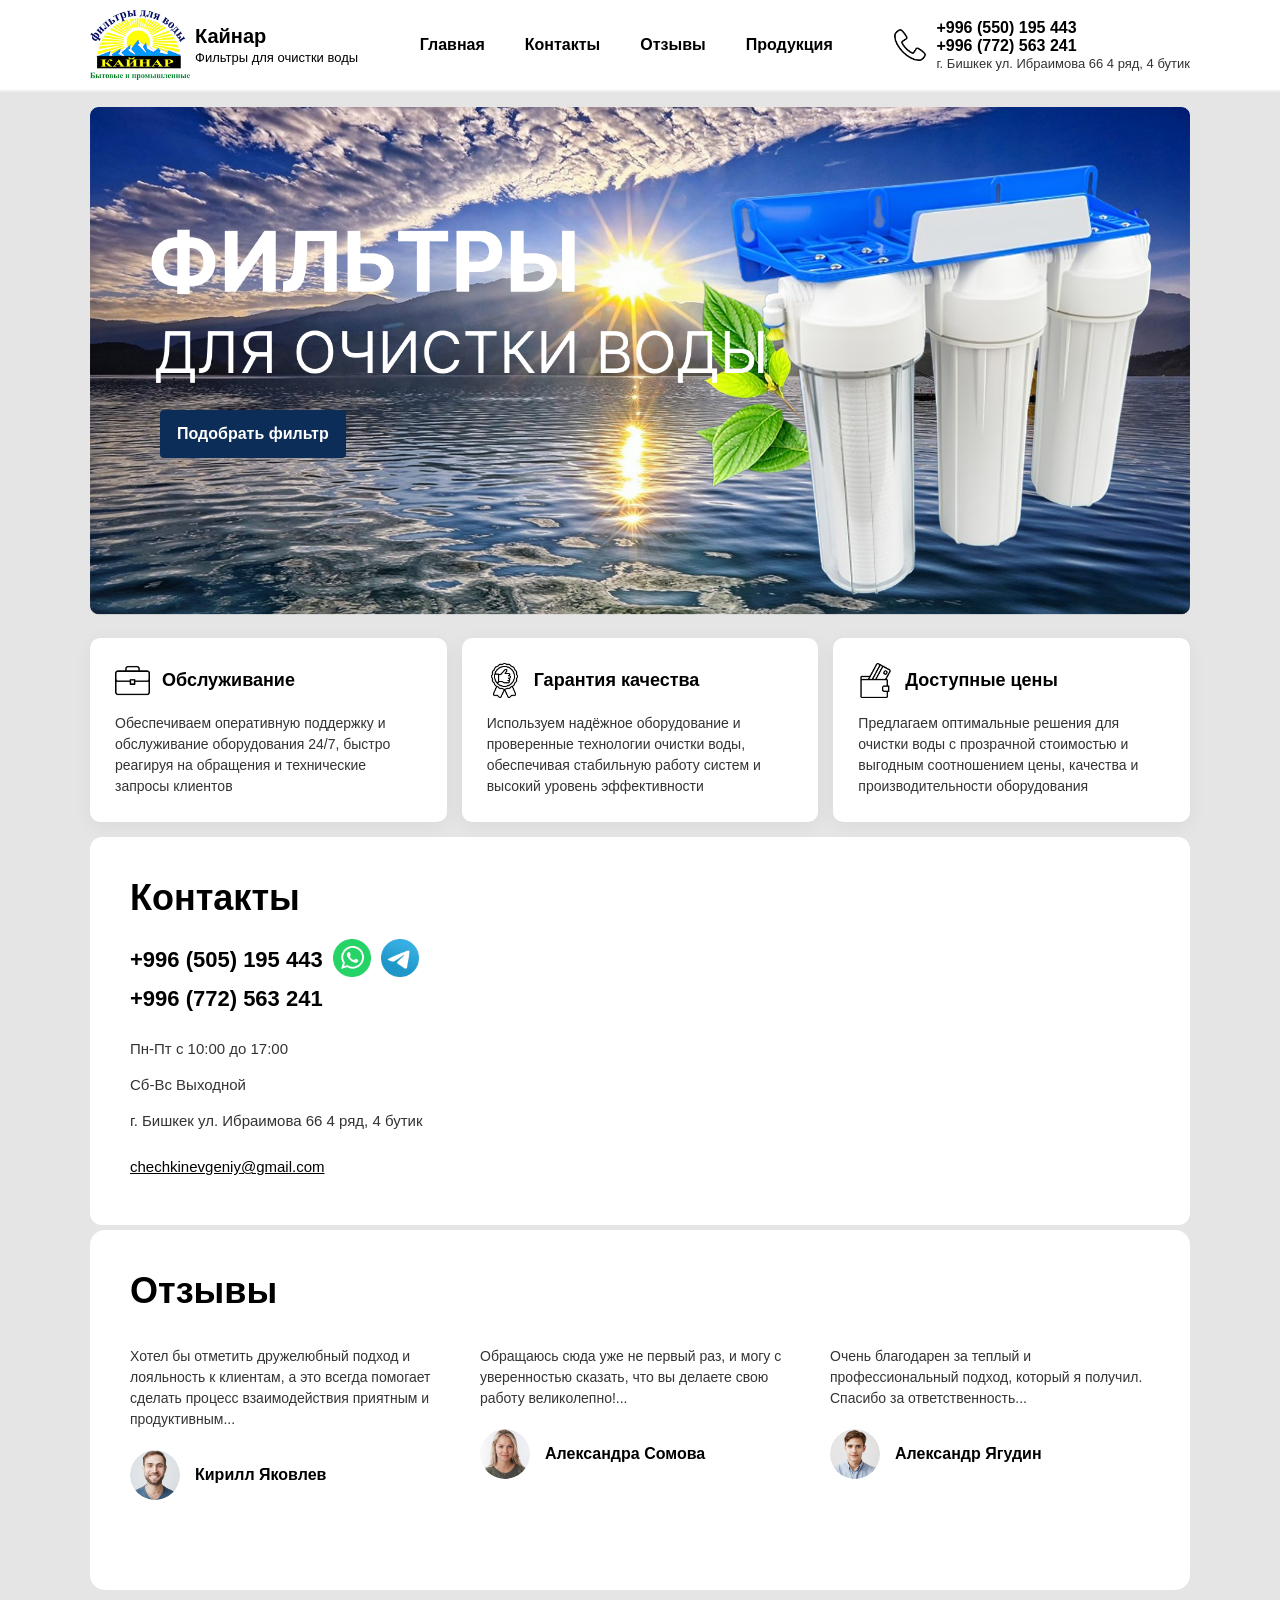
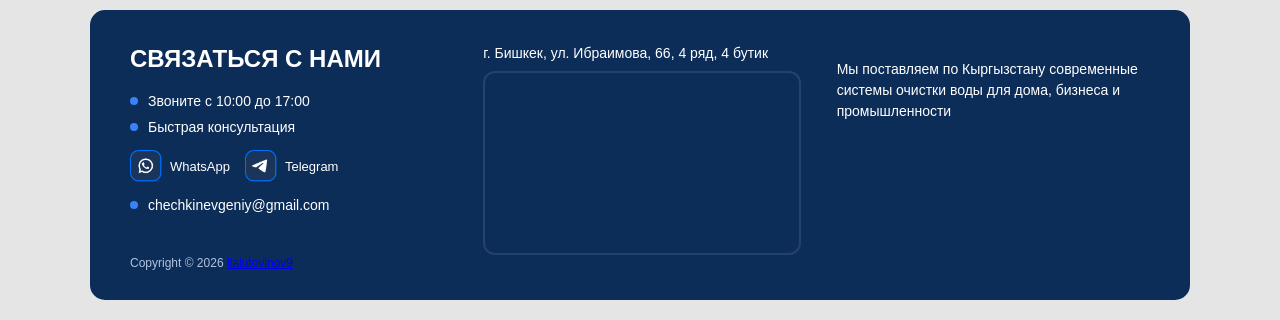
==== index.html @ 55c4bbbb "Update: Added SEO files and structure" ====
<!DOCTYPE html>
<html lang="ru">
<head>
    <meta charset="UTF-8">
    <title>Кайнар - Фильтры</title>
    <link rel="stylesheet" href="style.css">
</head>
<body>

<header class="main-header">
    <div class="header-container">
        <a href="index.html" class="logo-box">
            <img src="images/logo.png" alt="Лого" class="logo-img">
            <div class="logo-text">
                <span class="company-name">Кайнар</span>
                <span class="company-desc">Фильтры для очистки воды</span>
            </div>
        </a>

        <nav class="main-nav">
            <a href="index.html">Главная</a>
            <a href="contacts.html">Контакты</a>
            <a href="reviews.html">Отзывы</a>
            <a href="catalog.html">Продукция</a>
        </nav>

        <div class="header-contacts">
           <img class="phone-img" src="images/phone.png" alt="Телефон">
           <div class="contacts-text-box">
                <div class="phones">
                    +996 (550) 195 443<br>
                    +996 (772) 563 241
                </div>
                <div class="address">г. Бишкек ул. Ибраимова 66 4 ряд, 4 бутик</div>
           </div>
        </div>
    </div>
</header>

<section class="banner-wrapper">
    <img src="images/banner.png" alt="Баннер" class="main-banner">
    <a href="catalog.html" class="hero-btn">Подобрать фильтр</a>
</section>

<section class="features-section">
    <div class="features-container">
        <!-- Блок 1 -->
        <div class="feature-card">
            <div class="feature-header">
                <img src="images/icon1.png" alt="Обслуживание" class="feature-icon">
                <h3>Обслуживание</h3>
            </div>
            <p>Обеспечиваем оперативную поддержку и обслуживание оборудования 24/7, быстро реагируя на обращения и технические запросы клиентов</p>
        </div>
        <!-- Блок 2 -->
        <div class="feature-card">
            <div class="feature-header">
                <img src="images/icon2.png" alt="Качество" class="feature-icon">
                <h3>Гарантия качества</h3>
            </div>
            <p>Используем надёжное оборудование и проверенные технологии очистки воды, обеспечивая стабильную работу систем и высокий уровень эффективности</p>
        </div>
        <!-- Блок 3 -->
        <div class="feature-card">
            <div class="feature-header">
                <img src="images/icon3.png" alt="Цены" class="feature-icon">
                <h3>Доступные цены</h3>
            </div>
            <p>Предлагаем оптимальные решения для очистки воды с прозрачной стоимостью и выгодным соотношением цены, качества и производительности оборудования</p>
        </div>
    </div>
</section>


<section class="contacts-wrapper">
    <div class="contacts-info">
        <h2 class="contacts-title">Контакты</h2>
        
        <div class="phone-line">
            <span class="contacts-phones">+996 (505) 195 443</span>
            
            <a href="https://wa.me/996772563241" target="_blank" rel="noopener noreferrer">
                <img src="images/whatsapp.png" class="icon" alt="WhatsApp">
            </a>
            
            <a href="https://t.me/chechkin_evgeniy" target="_blank" rel="noopener noreferrer">
                <img src="images/telegram.png" class="icon" alt="Telegram">
            </a>
        </div>
        
        <div class="contacts-phones" style="margin-bottom: 20px;">+996 (772) 563 241</div>

        <div class="contacts-details">
            <div>Пн-Пт с 10:00 до 17:00</div>
            <div>Сб-Вс Выходной</div>
            <div>г. Бишкек ул. Ибраимова 66 4 ряд, 4 бутик</div>
            <a href="mailto:chechkinevgeniy@gmail.com" class="contacts-email">chechkinevgeniy@gmail.com</a>
        </div>
    </div>

   <div class="contacts-map">
    <iframe 
        src="https://yandex.ru/map-widget/v1/?um=constructor%3A3f4b3d6d9913d2afb420d2ac332eafc4e55c8279417fbf033b19127374e4682c&amp;source=constructor" 
        width="100%" 
        height="100%" 
        frameborder="0">
    </iframe>
   </div>
</section>



<section class="reviews-wrapper2">

    <h2 class="reviews-title">Отзывы</h2>

    <div class="reviews-grid">
        <!-- Карточка 1 -->
        <div class="review-item">
            <p class="review-text">Хотел бы отметить дружелюбный подход и лояльность к клиентам, а это всегда помогает сделать процесс взаимодействия приятным и продуктивным...</p>
            <div class="reviewer">
                <img src="images/avatar1.png" alt="Кирилл Яковлев" class="avatar">
                <span>Кирилл Яковлев</span>
            </div>
        </div>
        
        <!-- Карточка 2 -->
        <div class="review-item">
            <p class="review-text">Обращаюсь сюда уже не первый раз, и могу с уверенностью сказать, что вы делаете свою работу великолепно!...</p>
            <div class="reviewer">
                <img src="images/avatar2.png" alt="Александра Сомова" class="avatar">
                <span>Александра Сомова</span>
            </div>
        </div>

        <!-- Карточка 3 -->
        <div class="review-item">
            <p class="review-text">Очень благодарен за теплый и профессиональный подход, который я получил. Спасибо за ответственность...</p>
            <div class="reviewer">
                <img src="images/avatar3.png" alt="Александр Ягудин" class="avatar">
                <span>Александр Ягудин</span>
            </div>
        </div>
    </div>
</section>



<footer class="site-footer">
    <div class="footer-content">
        <div class="footer-col footer-contacts">
            <h3 class="footer-title">СВЯЗАТЬСЯ С НАМИ</h3>
            <div class="footer-item"><span class="dot"></span> Звоните с 10:00 до 17:00</div>
            <div class="footer-item"><span class="dot"></span> Быстрая консультация</div>
            
            <div class="footer-socials">
                <a href="https://wa.me/996550195443" target="_blank" class="social-btn">
                    <img src="images/whatsapp 2.png" alt="WhatsApp">WhatsApp
                </a>
                <a href="https://t.me/chechkin_evgeniy" target="_blank" class="social-btn">
                    <img src="images/telegram 2.png" alt="Telegram">Telegram
                </a>
            </div>
            
            <div class="footer-item" style="margin-top: 15px;"><span class="dot"></span>chechkinevgeniy@gmail.com</div>
        </div>

        <div class="footer-col footer-map-col">
            <div class="footer-address">г. Бишкек, ул. Ибраимова, 66, 4 ряд, 4 бутик</div>
            <div class="footer-map">
                <iframe src="https://yandex.ru/map-widget/v1/?um=constructor%3A3f4b3d6d9913d2afb420d2ac332eafc4e55c8279417fbf033b19127374e4682c&amp;source=constructor" width="100%" height="100%" frameborder="0"></iframe>
            </div>
        </div>

        <div class="footer-col footer-desc-col">
            <p class="footer-desc">Мы поставляем по Кыргызстану современные системы очистки воды для дома, бизнеса и промышленности</p>
        </div>
    </div>
    
    <div class="footer-copyright">
        Copyright © 2026 <a href="https://www.instagram.com/ilalutovinov9/" target="_blank">ilalutovinov9</a>
    </div>
</footer>

</body>
</html>
---- style.css ----
/* --- ГЛОБАЛЬНЫЕ НАСТРОЙКИ --- */
body { 
    margin: 0; 
    padding: 0; 
    font-family: -apple-system, BlinkMacSystemFont, "Segoe UI", Roboto, Helvetica, Arial, sans-serif;
    background-color: #e5e5e5; 
}

/* --- ШАПКА (HEADER) --- */
.main-header {
    background: #fff;
    border-bottom: 2px solid #f0f0f0;
    height: 90px;
    display: flex;
    align-items: center;
}

.header-container {
    width: 100%;
    max-width: 1100px;
    margin: 0 auto;
    display: flex;
    justify-content: space-between;
    align-items: center;
    padding: 0 20px;
}

.logo-box { display: flex; align-items: center; text-decoration: none; color: #000; }
.logo-img { width: 100px; margin-right: 5px; }
.company-name { display: block; font-size: 20px; font-weight: bold; }
.company-desc { font-size: 13px; }

.main-nav { display: flex; gap: 40px; }
.main-nav a { text-decoration: none; color: #000; font-weight: 600; font-size: 16px; }

.header-contacts { display: flex; align-items: center; }
.phone-img { width: 32px; height: 32px; margin-right: 10px; }
.contacts-text-box { display: flex; flex-direction: column; justify-content: center; }
.phones { font-weight: 700; font-size: 16px; line-height: 1.1; margin: 0; }
.address { font-size: 13px; color: #333; margin-top: 2px; }

/* --- БАННЕР (HERO SECTION) --- */
.banner-wrapper {
    position: relative;
    width: 100%;
    max-width: 1100px;
    margin: 15px auto 0 auto;
}

.main-banner { width: 100%; height: auto; display: block; }

.hero-btn {
    position: absolute;
    bottom: 170px;
    left: 70px;
    background-color: #0c2d58;
    color: #fff;
    padding: 15px 17px;
    border: none;
    border-radius: 4px;
    font-size: 16px;
    font-weight: 600;
    cursor: pointer;
    text-decoration: none;
}
.hero-btn:hover { background-color: #0a2444; }

/* --- БЛОК КОНТАКТОВ С КАРТОЙ --- */
.contacts-wrapper {
    max-width: 1100px;
    margin: 5px auto; /* Убрал большой отступ сверху, чтобы прижать блок */
    padding: 40px;
    background: #ffffff;
    border-radius: 12px;
    display: flex;
    gap: 20px;
    align-items: flex-start;
    box-sizing: border-box;
}

.contacts-info { flex: 1; }
.contacts-title { font-size: 36px; font-weight: 700; margin: 0 0 20px 0; }
.phone-line { display: flex; align-items: center; gap: 10px; margin-bottom: 10px; }
.icon { width: 38px; height: 38px; }
.contacts-phones { font-size: 22px; font-weight: 650; line-height: 0.7; margin: 0; }
.contacts-details { margin-top: 25px; font-size: 15px; color: #333; line-height: 2.4; }
.contacts-email { color: #000000; text-decoration: underline; display: block; margin-top: 10px; }

.contacts-map {
    flex: 0 0 50%;
    max-width: 50%;
    height: 300px;
    border-radius: 12px;
    overflow: hidden;
}
.contacts-map img { width: 100%; height: 100%; object-fit: cover; display: block; }

/* Убираем стандартные рамки ссылок вокруг изображений */
a img {
    border: none;
    outline: none;
    transition: transform 0.2s; /* Добавляем легкую анимацию при наведении */
}

/* Эффект при наведении на иконку (опционально) */
a img:hover {
    transform: scale(1.1); /* Иконка слегка увеличивается */
}

.site-footer {
    background-color: #0c2d58; /* Тёмно-синий фон */
    color: #ffffff;
    padding: 40px 20px 20px;
    margin-top: 40px;
}


/* --- ПОДВАЛ --- */
.site-footer {
    background-color: #0c2d58;
    color: #fff;
    padding: 35px 40px 30px 40px;
    border-radius: 15px;
    max-width: 1100px;
    margin: 20px auto;
    box-sizing: border-box;
}

.footer-content {
    display: flex;
    justify-content: space-between;
    gap: 40px;
    align-items: flex-start;
}

.footer-col { flex: 1; }

/* --- ТЕКСТ И ЗАГОЛОВКИ --- */
.footer-title { 
    margin: 0 0 20px 0; 
    font-size: 24px; 
}

.footer-item { 
    display: flex; 
    align-items: center; 
    margin-bottom: 10px; 
    font-size: 14px; 
}

.dot { 
    width: 8px; 
    height: 8px; 
    background-color: #3b82f6; 
    border-radius: 50%; 
    margin-right: 10px; 
    flex-shrink: 0;
}

.footer-phones { 
    font-weight: bold; 
    font-size: 16px; 
    margin: 5px 0 15px 20px; 
    line-height: 1.4; 
}

.footer-desc { 
    font-size: 14px; 
    line-height: 1.5; 
}

/* --- СОЦСЕТИ --- */
.footer-socials { 
    display: flex;        
    flex-direction: row;  
    flex-wrap: wrap;      
    gap: 15px;            
    margin: 15px 0; 
}

.social-btn { 
    display: flex; 
    align-items: center; 
    color: #fff; 
    text-decoration: none; 
    font-size: 13px;      
}

.social-btn img { 
    width: 32px;          
    height: 32px; 
    margin-right: 8px;    
}

/* --- КАРТА И АДРЕС --- */
.footer-address { 
    margin-bottom: 10px; 
    font-size: 14px; 
}

.footer-map { 
    width: 100%;
    height: 180px;            
    border-radius: 12px;      
    overflow: hidden;
    margin-top: 10px;
    border: 2px solid rgba(255, 255, 255, 0.1);
}

/* --- КОПИРАЙТ --- */
.footer-copyright {
    margin-top: 1px; 
    font-size: 12px;
    color: #b0c4de;
    text-align: left;
}


/* --- ХЛЕБНЫЕ КРОШКИ --- */

.breadcrumbs-container a {
    text-decoration: none;
    color: #0c2d58;            /* Твой фирменный темно-синий цвет */
}

.breadcrumbs-container a:hover {
    text-decoration: underline;
}


/* --- ОПТИМИЗАЦИЯ ДЛЯ МОБИЛОК --- */

@media (max-width: 768px) {
    /* Делаем контейнеры на всю ширину */
    .header-container, 
    .banner-wrapper, 
    .contacts-wrapper, 
    .site-footer {
        width: 100% !important;
        padding: 0 15px !important;
        box-sizing: border-box;
    }

    /* Шапка: скрываем или перестраиваем контакты */
    .header-contacts { display: none; }

    /* Контакты: карта под текст */
    .contacts-wrapper {
        flex-direction: column;
    }
    .contacts-map {
        flex: 0 0 100%;
        max-width: 100%;
        height: 250px;
        margin-top: 20px;
    }

    /* Подвал: колонки друг под другом */
    .footer-content {
        flex-direction: column;
        gap: 30px;
    }
    
    /* Убираем лишние отступы для кнопок в мобильной версии */
    .hero-btn {
        bottom: 20px;
        left: 20px;
        padding: 10px 15px;
        font-size: 14px;
    }
}


/* --- СЕКЦИЯ --- */
.features-section {
    padding: 10px 20px;
    background-color: transparent; 
}

/* --- КОНТЕЙНЕР --- */
.features-container {
    max-width: 1100px; 
    margin: 0 auto;
    display: grid;
    grid-template-columns: repeat(3, 1fr);
    gap: 15px; 
}

/* --- КАРТОЧКА --- */
.feature-card {
    background-color: #ffffff; 
    padding: 30px;
    border-radius: 1px; 
    box-shadow: 0 4px 20px rgba(0, 0, 0, 0.05); 
    display: flex;
    flex-direction: column;
    text-align: left;
}

/* --- НОВЫЙ КОНТЕЙНЕР ДЛЯ ИКОНКИ И ЗАГОЛОВКА --- */
.feature-header {
    display: flex;
    align-items: center; /* Выравнивание по центру по вертикали */
    margin-bottom: 15px;
    gap: 12px; /* Расстояние между иконкой и текстом */
}

.feature-icon {
    width: 35px; /* Немного меньше для лучшего вида в строке */
    height: 35px;
    object-fit: contain;
}

.feature-card h3 {
    margin: 0; /* Убираем лишние отступы */
    font-size: 18px;
    font-weight: 700;
    color: #000;
    font-family: sans-serif;
}

/* --- ТЕКСТ --- */
.feature-card p {
    margin: 0;
    font-size: 14px;
    line-height: 1.5;
    color: #333;
    font-family: sans-serif;
}

/* --- АДАПТИВ --- */
@media (max-width: 768px) {
    .features-container {
        grid-template-columns: 1fr;
    }
}

/* --- КАРТОЧКА --- */
.feature-card {
    background-color: #ffffff;
    padding: 25px;
    border-radius: 10px;
    box-shadow: 0 4px 20px rgba(0, 0, 0, 0.05);
    display: flex;
    flex-direction: column;
    
    /* ДОБАВЛЕНО: Плавная анимация для увеличения и тени */
    transition: transform 0.3s ease, box-shadow 0.3s ease; 
}

/* --- ЭФФЕКТ ПРИ НАВЕДЕНИИ (НОВОЕ) --- */
.feature-card:hover {
    transform: scale(1.03); /* Чуть-чуть увеличиваем карточку (на 3%) */
    box-shadow: 0 10px 25px rgba(0, 0, 0, 0.1); /* Делаем тень чуть больше и заметнее */
}

.reviews-wrapper { max-width: 1100px; margin: 40px auto; padding: 0 20px; }
.reviews-title { font-size: 36px; margin-bottom: 30px; }

.reviews-grid { 
    display: grid; 
    grid-template-columns: repeat(3, 1fr); 
    gap: 30px; 
    margin-bottom: 40px;
}

.review-text { font-size: 14px; line-height: 1.5; color: #333; margin-bottom: 20px; }

.reviewer { display: flex; align-items: center; font-weight: 600; }
.avatar { width: 50px; height: 50px; border-radius: 50%; margin-right: 15px; object-fit: cover; }

.btn-review { 
    background-color: #4a90e2; color: #fff; padding: 15px 30px; 
    text-decoration: none; border-radius: 5px; font-weight: bold; 
    display: inline-block; 
}

/* Адаптив для мобилок */
@media (max-width: 768px) {
    .reviews-grid { grid-template-columns: 1fr; }
}

/* Контейнер-подложка как на фото 1 */
.reviews-container {
    background-color: #ffffff;
    max-width: 1200px; /* или ваш размер */
    margin: 40px auto;
    padding: 40px;
    border-radius: 20px; /* скругление углов */
    box-shadow: 0 4px 15px rgba(0,0,0,0.05); /* легкая тень для объема */
}

/* Удалите margin из .reviews-wrapper, так как теперь отступы у контейнера */
.reviews-wrapper { 
    max-width: 1100px; 
    margin: 0 auto; 
    padding: 0; 
}

.reviews-title { font-size: 36px; margin-bottom: 30px; }

.reviews-grid { 
    display: grid; 
    grid-template-columns: repeat(3, 1fr); 
    gap: 30px; 
    margin-bottom: 40px;
}

/* Остальные стили можно оставить без изменений */
.review-text { font-size: 14px; line-height: 1.5; color: #333; margin-bottom: 20px; }
.reviewer { display: flex; align-items: center; font-weight: 600; }
.avatar { width: 50px; height: 50px; border-radius: 50%; margin-right: 15px; object-fit: cover; }
.btn-review { 
    background-color: #4a90e2; color: #fff; padding: 15px 30px; 
    text-decoration: none; border-radius: 5px; font-weight: bold; 
    display: inline-block; 
}

@media (max-width: 768px) {
    .reviews-container { padding: 20px; }
    .reviews-grid { grid-template-columns: 1fr; }
}



.reviews-wrapper {
    max-width: 1000px;
    margin: 20px auto;
    background-color: #ffffff; /* Белый фон */
    padding: 50px;             /* Внутренние отступы */
    border-radius: 10px;       /* Закругление углов */
    height: 370px; /* Блок будет ровно 300 пикселей */
}

.reviews-wrapper {
    max-width: 1020px;
    margin: 5px auto;
    background-color: #ffffff;
    
    /* Регулируй эти значения: */
    padding: 30px 40px; /* 60px сверху/снизу, 40px слева/справа */
    
    border-radius: 15px;
}


/* 1. Регулировка отступа после хлебных крошек */
.breadcrumbs {
    margin-bottom: 10px !important; /* Уменьшаем расстояние до заголовка "Отзывы" */
}

/* 2. Регулировка отступа после самого заголовка "Отзывы" */
.reviews-title {
    font-size: 36px;
    margin-bottom: 20px; /* Уменьшаем расстояние между заголовком и карточками */
    margin-top: 0;       /* Убираем лишний верхний отступ, если он есть */
}

.contacts-map-title {
    font-size: 36px;
    margin-bottom: 200px; /* Уменьшаем расстояние между заголовком и карточками */
    margin-top: 0;       /* Убираем лишний верхний отступ, если он есть */
}


.reviews-wrapper2 {
    max-width: 1000px;
    margin: 20px auto;
    background-color: #ffffff; /* Белый фон */
    padding: 50px;             /* Внутренние отступы */
    border-radius: 10px;       /* Закругление углов */
    height: 280px; /* Блок будет ровно 300 пикселей */
}

.reviews-wrapper2 {
    max-width: 1020px;
    margin: 5px auto;
    background-color: #ffffff;
    
    /* Регулируй эти значения: */
    padding: 40px 40px; /* 60px сверху/снизу, 40px слева/справа */
    
    border-radius: 15px;
}


/* 2. Регулировка отступа после самого заголовка "Отзывы" */
.reviews-title2 {
    font-size: 36px;
    margin-bottom: 20px; /* Уменьшаем расстояние между заголовком и карточками */
    margin-top: 0;       /* Убираем лишний верхний отступ, если он есть */
}

.contacts-map-title {
    font-size: 36px;
    margin-bottom: 200px; /* Уменьшаем расстояние между заголовком и карточками */
    margin-top: 0;       /* Убираем лишний верхний отступ, если он есть */
}





/*Католог css*/



/* Базовые стили для секции */
.container { max-width: 1200px; margin: 0 auto; padding: 0 20px; }
.catalog-title { font-size: 32px; margin-bottom: 30px; }

/* Сетка 4 колонки */
.products-grid {
    display: grid;
    grid-template-columns: repeat(4, 1fr);
    gap: 20px;
}

/* Карточка товара */
.product-card {
    border-radius: 8px;
    text-align: center;
    display: flex;
    flex-direction: column;
}

.product-img { width: 100%; height: auto; margin-bottom: 15px; }
.product-name { font-size: 18px; margin: 10px 0; }
.product-info { font-size: 14px; color: #555; text-align: left; margin-bottom: 15px; }
.product-price { font-size: 20px; font-weight: bold; margin-bottom: 15px; margin-top: auto; }

/* Кнопка */
.buy-btn {
    background-color: #3b82f6;
    color: white;
    border: none;
    padding: 12px;
    border-radius: 4px;
    cursor: pointer;
    font-weight: bold;
}
.buy-btn:hover { background-color: #2563eb; }

/* Адаптив для планшетов */
@media (max-width: 992px) {
    .products-grid { grid-template-columns: repeat(2, 1fr); }
}

/* Удаляем фон и рамки, делаем элементы чистыми */
.products-grid {
    display: grid;
    grid-template-columns: repeat(4, 1fr);
    gap: 30px; /* Немного увеличим расстояние, чтобы не слипались */
    margin: 40px 0;
}

.product-card {
    background: transparent; /* Убираем белый фон */
    border: none;           /* Убираем рамку */
    display: flex;
    flex-direction: column;
    text-align: left;       /* Текст выравниваем влево, как на фото */
}

/* Настройки изображения */
.product-img {
    width: 100%;
    aspect-ratio: 1 / 1;    /* Квадратная форма для единообразия */
    object-fit: contain;    /* Картинка полностью помещается без обрезки */
    background: #f4f4f4;    /* Можно оставить легкий серый фон под фото */
    border-radius: 8px;
    margin-bottom: 15px;
}

/* Текстовые стили */
.product-name { font-size: 20px; font-weight: bold; margin: 10px 0; }
.product-info { font-size: 14px; color: #333; margin-bottom: 10px; line-height: 1.4; }
.product-price { font-size: 20px; font-weight: 800; margin-bottom: 15px; }

/* Кнопка "Заказать" */
.buy-btn {
    background-color: #4a90e2;
    color: #fff;
    border: none;
    padding: 12px;
    border-radius: 4px;
    cursor: pointer;
    font-weight: bold;
    width: 100%;
}



/* Убираем серый фон и делаем фото чуть меньше */
.product-img {
    width: 85%;          /* Уменьшили размер картинки */
    margin: 0 auto 15px; /* Центрируем и добавляем отступ снизу */
    background: none;    /* Убрали серый фон */
    display: block;
}

/* Настройка шрифтов (убираем лишнюю жирность) */
.product-card {
    background: transparent;
    border: none;
    display: flex;
    flex-direction: column;
    text-align: left;
    font-weight: 400; /* Стандартный вес шрифта (не жирный) */
}

.product-name { 
    font-size: 18px; 
    font-weight: 600; /* Чуть жирнее заголовка, но не "bold" */
    margin: 10px 0; 
}

.product-info { 
    font-size: 13px; 
    color: #555; 
    margin-bottom: 10px; 
}

.product-price { 
    font-size: 18px; 
    font-weight: 700; /* Цена остается акцентной */
    margin-bottom: 15px; 
}


/* Этот класс гарантирует, что контент не выйдет за рамки подвала */
.container {
    max-width: 120px; /* Ширина твоего контента */
    margin: 0 auto;    /* Центрирует по середине */
    padding: 0 20px;   /* Отступы по бокам (чтобы контент не прилипал к краям) */
}

/* Сетка товаров */
.products-grid {
    display: grid;
    grid-template-columns: repeat(4, 1fr); /* 4 колонки */
    gap: 20px; /* Расстояние между товарами */
    width: 100%; /* Занимает всю ширину контейнера */
}

/* Контейнер для выравнивания по ширине подвала */
.container {
    max-width: 1140px;
    margin: 0 auto;
    padding: 0 20px;
    box-sizing: border-box;
}

.catalog-title {
    font-size: 32px;
    margin: 40px 0;
    font-weight: 700;
}

/* Сетка продукции */
.products-grid {
    display: grid;
    grid-template-columns: repeat(4, 1fr);
    gap: 30px;
    margin-bottom: 60px;
}

/* Карточки */
.product-card {
    display: flex;
    flex-direction: column;
    text-align: left;
    background: transparent;
}

.product-img {
    width: 85%;
    margin: 0 0 15px 0;
    display: block;
}

.product-name {
    font-size: 18px;
    font-weight: 600;
    margin: 0 0 10px 0;
}

.product-info {
    font-size: 13px;
    color: #444;
    margin-bottom: 10px;
    line-height: 1.4;
}

.product-price {
    font-size: 18px;
    font-weight: 700;
    margin-bottom: 15px;
    margin-top: auto;
}

.buy-btn {
    background-color: #4a90e2;
    color: #fff;
    border: none;
    padding: 12px;
    border-radius: 4px;
    cursor: pointer;
    font-weight: 600;
    width: 100%;
}

.buy-btn:hover {
    background-color: #357abd;
}



/* --- Сетка товаров --- */
.products-grid {
    display: grid;
    grid-template-columns: repeat(4, 1fr);
    gap: 20px; /* Уменьшили расстояние между карточками как на рефе */
    margin-bottom: 40px;
}

/* --- Карточка товара --- */
.product-card {
    display: flex;
    flex-direction: column;
    padding: 0; /* Убираем лишние отступы внутри */
    background: transparent;
    border: none;
}

/* --- Фото --- */
.product-img {
    width: 60%; /* Уменьшаем фото, чтобы оно не занимало весь блок */
    margin: 0 auto 20px auto; /* Центрируем фото и даем отступ снизу */
    display: block;
    object-fit: contain;
}

/* --- Текст --- */
.product-name {
    font-size: 18px;
    font-weight: 700;
    margin: 0 0 10px 0;
    line-height: 1.2;
}

.product-info {
    font-size: 13px;
    color: #444;
    margin-bottom: 10px;
    line-height: 1.4;
}

.product-price {
    font-size: 18px;
    font-weight: 800;
    margin-bottom: 15px;
    margin-top: auto; /* Прижимает цену к кнопке */
}

/* --- Кнопка (как на рефе) --- */
.buy-btn {
    background-color: #4a90e2; /* Тот самый синий цвет */
    color: white;
    border: none;
    padding: 10px 0;
    width: 100%;
    font-size: 14px;
    font-weight: 600;
    cursor: pointer;
    border-radius: 4px;
    transition: background 0.2s;
}

.buy-btn:hover {
    background-color: #357abd;
}


.product-img {
    width: 125%; /* Попробуй это значение, оно будет занимать 80% ширины карточки */
    margin: 0 auto 20px auto; /* Центрирование */
    display: block;
    object-fit: contain; /* Чтобы картинка не растягивалась и не искажалась */
}



/* 1. Сетка: гарантируем, что она занимает ровно 100% ширины контейнера */
.products-grid {
    display: grid;
    grid-template-columns: repeat(4, 1fr);
    gap: 20px;
    width: 100%; /* Должна быть строго 100% от контейнера */
}

/* 2. Карточка: фиксируем, чтобы ничего не вылезало */
.product-card {
    display: flex;
    flex-direction: column;
    width: 100%; /* Карточка должна быть шириной ровно в свою колонку */
    min-width: 0; /* Важно: это не дает содержимому растягивать карточку */
    background: transparent;
}

/* 3. Картинка: делаем её послушной */
.product-img {
    display: block;
    width: 100%;       /* Занимает всю ширину карточки */
    height: 400px;     /* Задай фиксированную высоту (подбери под свой вкус) */
    object-fit: contain; /* Картинка масштабируется внутри, не ломая верстку */
    margin: 0 auto 20px auto;
}


.product-img {
    display: block;
    width: 100%;
    height: 300px; /* Уменьши здесь, если 400 много */
    object-fit: contain; 
    /* margin: 0 auto 5px auto; */ /* Поставь здесь 5px вместо 20px, чтобы прижать к тексту */
}

/* 1. Сетка товаров */
.products-grid {
    display: grid;
    grid-template-columns: repeat(4, 1fr);
    gap: 30px; /* Расстояние между карточками */
    width: 100%;
}

/* 2. Карточка товара */
.product-card {
    display: flex;
    flex-direction: column;
    width: 100%;
    /* Важно: убери любой padding или border, если они есть */
    padding: 0;
    margin: 0;
    background: transparent;
}

/* 3. Картинка - вот тут самое главное для исправления внешнего вида */
.product-img {
    display: block;
    width: 100%;       /* Картинка заполняет ширину карточки */
    height: 250px;     /* Установи фиксированную высоту (подбери под свой вкус) */
    object-fit: contain; /* Картинка будет "вписана" в блок, а не растянута */
    margin: 0 auto 15px auto; /* Центрируем и ставим отступ до текста */
    background: #ffffff; /* Если нужно, чтобы был белый фон */
}

.product-img {
    width: 100%;
    height: 320px;       /* Установи единую высоту для всех */
    object-fit: contain; /* Картинка НЕ растягивается, а вписывается в 250px */
    display: block;
    margin: 0 auto 20px auto;
}


/* Жирность заголовка товара */
.product-name {
    font-weight: 700; /* Меняй здесь */
}

/* Жирность описания */
.product-info {
    font-weight: 400; /* Обычно оставляют обычным */
}

/* Жирность цены */
.product-price {
    font-weight: 700; /* Делает цену акцентной */
}



.buy-btn {
    /* Настройка высоты */
    padding: 12px 0; /* Меняй первое число (12px), чтобы менять высоту */
    
    /* Дополнительно для идеального вида */
    font-weight: 500; /* Жирность текста внутри кнопки */
    border: none;
    cursor: pointer;
}


/* 1. Заголовок товара */
.product-name {
    font-size: 20px;       /* РАЗМЕР ТЕКСТА: поменяй на свой */
    font-weight: 700;      /* Жирность */
    margin-bottom: -1px;   /* Отступ */
}

/* 2. Описание товара */
.product-info {
    font-size: 14px;       /* РАЗМЕР ТЕКСТА: поменяй на свой */
    font-weight: 450;      /* Жирность */
    margin-bottom: 10px;   /* Отступ до цены */
}

/* 3. Цена */
.product-price {
    font-size: 22px;       /* РАЗМЕР ТЕКСТА: поменяй на свой */
    font-weight: 700;      /* Жирность */
    margin-bottom: 15px;   /* Отступ до кнопки */
}

/* Добавь это к твоему классу .product-img */
.product-img {
    display: block;
    width: 100%;
    height: 310px; 
    object-fit: contain;
    margin: 0 auto 15px auto;
    
    /* Эти две строчки отвечают за плавность */
    transition: transform 0.3s ease; 
}

/* А это — само действие при наведении */
.product-card:hover .product-img {
    transform: scale(1.05); /* Увеличивает картинку на 5% */
}


.breadcrumbs {
    font-size: 14px;
    margin: 10px 0 -5px 0; /* Отступы сверху и снизу */
    color: #333;
}

.breadcrumbs a {
    color: #4a90e2; /* Синий цвет для ссылки */
    text-decoration: none;
}

.breadcrumbs a:hover {
    text-decoration: underline;
}

.breadcrumbs span {
    color: #777; /* Серый цвет для текущей страницы */
}
.breadcrumbs {
    font-size: 14px;
    /* margin: верх право низ лево */
    margin: 30px 0 1px 0; 
    color: #333;
}


/* Настройка хлебных крошек */
.breadcrumbs {
    font-size: 14px;
    margin: 30px 0 15px 0; 
    color: #333;
}

/* Настройка заголовка Продукция */
.catalog-title {
    margin-top: 0;        /* Полностью убираем отступ сверху */
    margin-bottom: 25px;  /* Отступ снизу до начала карточек товаров */
    font-size: 32px;      /* Размер шрифта, если нужно изменить */
}



/* --- АДАПТИВ ДЛЯ ТЕЛЕФОНОВ --- */
@media (max-width: 768px) {
    /* 1. Делаем сетку в 2 колонки вместо 4 */
    .products-grid {
        grid-template-columns: repeat(2, 1fr);
        gap: 10px; /* Уменьшаем отступы между карточками */
    }

    /* 2. Уменьшаем размеры шрифтов */
    .product-name {
        font-size: 16px !important;
    }
    
    .product-price {
        font-size: 16px !important;
    }

    .product-info {
        font-size: 12px !important;
    }

    /* 3. Уменьшаем высоту картинок для мобилок */
    .product-img {
        height: 150px; 
    }

    /* 4. Немного уменьшаем саму кнопку */
    .buy-btn {
        padding: 8px 0;
        font-size: 13px;
    }
}


/* Убираем синий цвет и подчеркивание для твоих ссылок */
.contact-link {
    color: inherit;         /* Цвет будет таким же, как у обычного текста */
    text-decoration: none;  /* Убирает подчеркивание */
}

.contact-link:hover {
    text-decoration: underline; /* Появляется подчеркивание при наведении */
    color: #4a90e2;             /* Можно добавить легкий цвет при наведении */
}

/* Применяем к твоим ссылкам */
.contact-link {
    color: #777;            /* Укажи здесь точный цвет твоего копирайта (hex или rgb) */
    text-decoration: none;  /* Убираем подчеркивание */
    cursor: pointer;        /* Оставляем курсор в виде "руки", чтобы было понятно, что это ссылка */
}

/* Отменяем изменение цвета при наведении */
.contact-link:hover {
    color: #777;            /* Цвет остается тем же при наведении */
    text-decoration: none;  /* Подчеркивание не появляется */
}

/* Отменяем изменение цвета, если ссылка уже была посещена */
.contact-link:visited {
    color: #777;
}


/* Применяем к классу ссылки в футере */
.contact-link,
.contact-link:visited,
.contact-link:hover,
.contact-link:active {
    color: #777 !important; /* Укажи тут точный серый цвет копирайта */
    text-decoration: none;
    background-color: transparent;
}


.buy-btn {
    display: block;
    width: 100%;
    padding: 10px 0;
    text-align: center;
    background-color: #4a90e2; /* Твой цвет фона */
    color: white !important;    /* Принудительно белый текст */
    text-decoration: none !important; /* Убирает подчеркивание */
    border-radius: 4px;        /* Твои скругленные углы */
    box-sizing: border-box;    /* Чтобы паддинги не ломали ширину */
}

/* Чтобы при наведении ничего не менялось */
.buy-btn:hover {
    color: white !important;
    text-decoration: none !important;
}
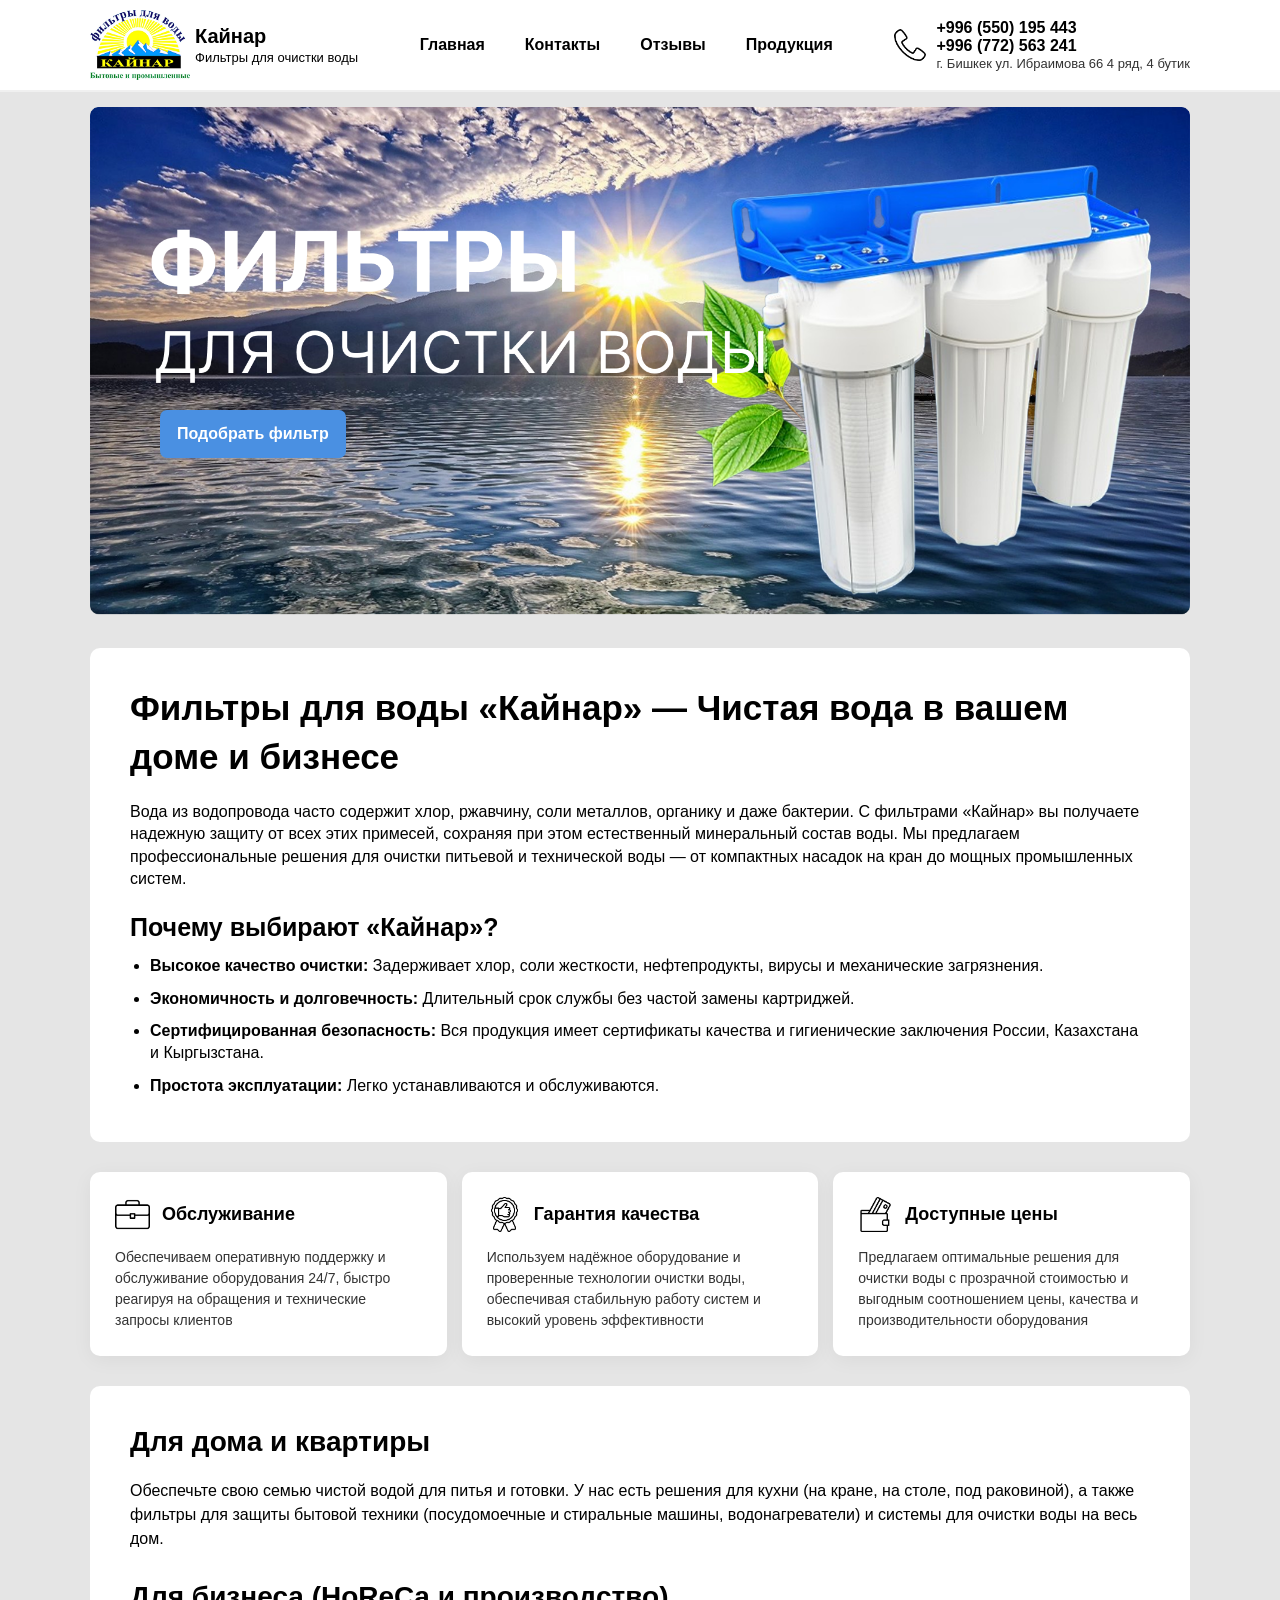
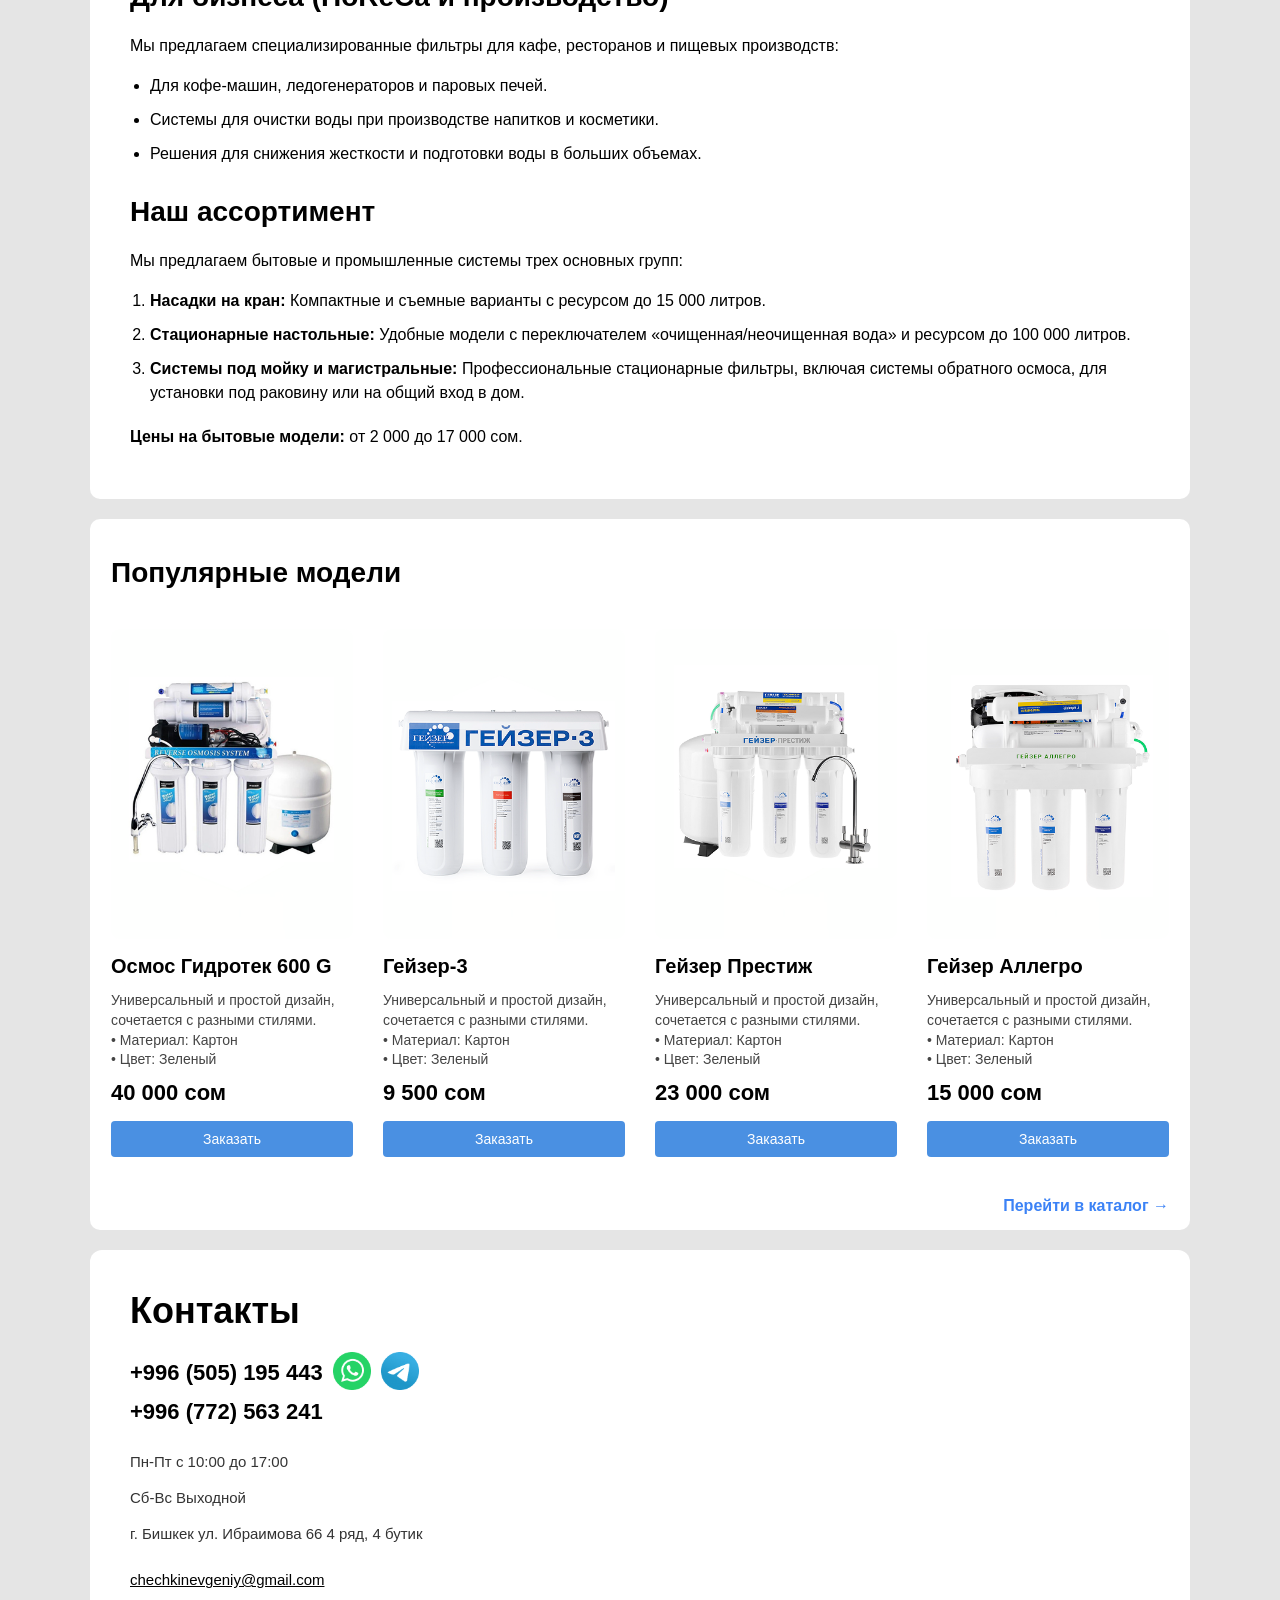
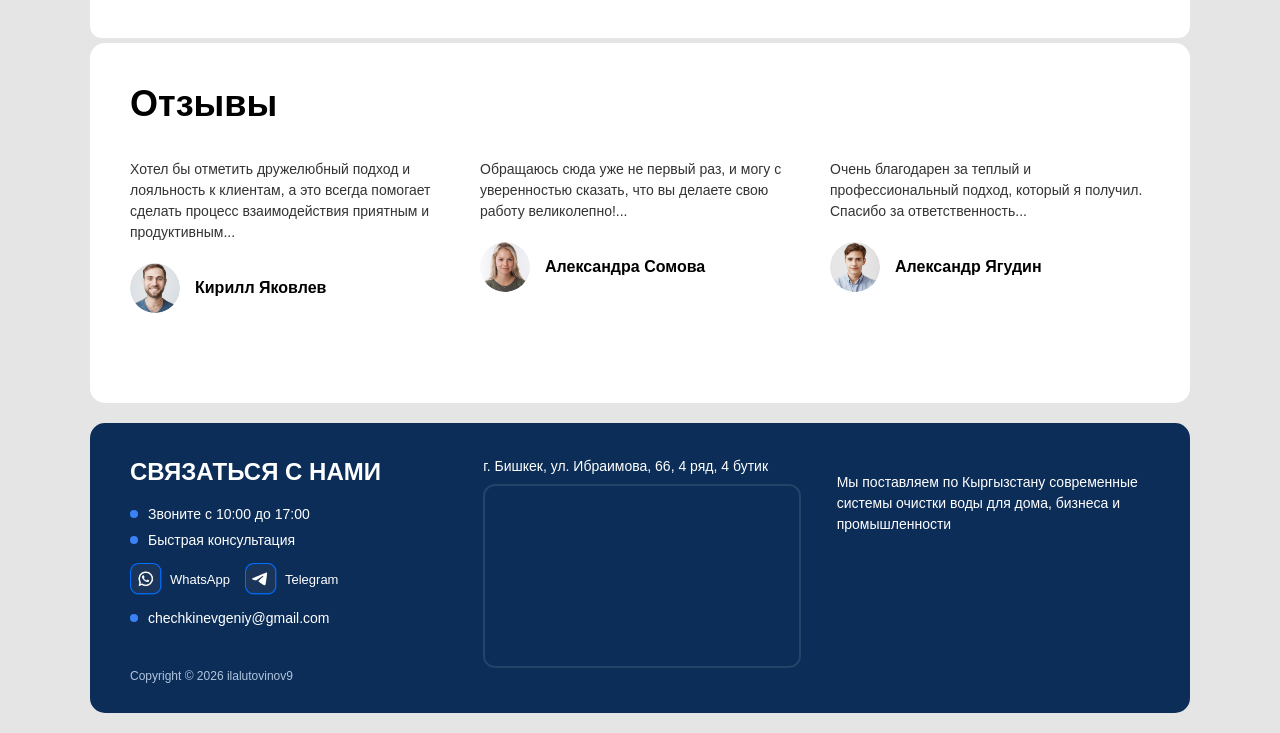
==== commit bd4556a7: "New appdate" ====
--- a/index.html
+++ b/index.html
@@ -42,6 +42,21 @@
     <a href="catalog.html" class="hero-btn">Подобрать фильтр</a>
 </section>
 
+<section class="about-section">
+    <h2>Фильтры для воды «Кайнар» — Чистая вода в вашем доме и бизнесе</h2>
+    <p>Вода из водопровода часто содержит хлор, ржавчину, соли металлов, органику и даже бактерии. С фильтрами «Кайнар» вы получаете надежную защиту от всех этих примесей, сохраняя при этом естественный минеральный состав воды. Мы предлагаем профессиональные решения для очистки питьевой и технической воды — от компактных насадок на кран до мощных промышленных систем.</p>
+    
+    <h3>Почему выбирают «Кайнар»?</h3>
+    <ul>
+        <li><strong>Высокое качество очистки:</strong> Задерживает хлор, соли жесткости, нефтепродукты, вирусы и механические загрязнения.</li>
+        <li><strong>Экономичность и долговечность:</strong> Длительный срок службы без частой замены картриджей.</li>
+        <li><strong>Сертифицированная безопасность:</strong> Вся продукция имеет сертификаты качества и гигиенические заключения России, Казахстана и Кыргызстана.</li>
+        <li><strong>Простота эксплуатации:</strong> Легко устанавливаются и обслуживаются.</li>
+    </ul>
+</section>
+
+
+
 <section class="features-section">
     <div class="features-container">
         <!-- Блок 1 -->
@@ -67,6 +82,93 @@
                 <h3>Доступные цены</h3>
             </div>
             <p>Предлагаем оптимальные решения для очистки воды с прозрачной стоимостью и выгодным соотношением цены, качества и производительности оборудования</p>
+        </div>
+    </div>
+</section>
+
+
+<section class="services-section">
+    <h2>Для дома и квартиры</h2>
+    <p>Обеспечьте свою семью чистой водой для питья и готовки. У нас есть решения для кухни (на кране, на столе, под раковиной), а также фильтры для защиты бытовой техники (посудомоечные и стиральные машины, водонагреватели) и системы для очистки воды на весь дом.</p>
+    
+    <h2>Для бизнеса (HoReCa и производство)</h2>
+    <p>Мы предлагаем специализированные фильтры для кафе, ресторанов и пищевых производств:</p>
+    <ul>
+        <li>Для кофе-машин, ледогенераторов и паровых печей.</li>
+        <li>Системы для очистки воды при производстве напитков и косметики.</li>
+        <li>Решения для снижения жесткости и подготовки воды в больших объемах.</li>
+    </ul>
+
+    <h2>Наш ассортимент</h2>
+    <p>Мы предлагаем бытовые и промышленные системы трех основных групп:</p>
+    <ol>
+        <li><strong>Насадки на кран:</strong> Компактные и съемные варианты с ресурсом до 15 000 литров.</li>
+        <li><strong>Стационарные настольные:</strong> Удобные модели с переключателем «очищенная/неочищенная вода» и ресурсом до 100 000 литров.</li>
+        <li><strong>Системы под мойку и магистральные:</strong> Профессиональные стационарные фильтры, включая системы обратного осмоса, для установки под раковину или на общий вход в дом.</li>
+    </ol>
+    
+    <p><strong>Цены на бытовые модели:</strong> от 2 000 до 17 000 сом.</p>
+</section>
+
+<section class="popular-products-section">
+    <div class="container">
+        <h2 class="section-title">Популярные модели</h2>
+        
+        <div class="products-grid">
+            <!-- Здесь только 4 карточки из вашего списка -->
+            <!-- Повторите структуру .product-card для первых 4-х товаров -->
+            <div class="product-card">
+                <img src="images/product5.png" alt="Товар" class="product-img">
+                <h3 class="product-name">Осмос Гидротек 600 G</h3>
+                <p class="product-info">Универсальный и простой дизайн, сочетается с разными стилями.<br>• Материал: Картон<br>• Цвет: Зеленый</p>
+                <div class="product-price">40 000 сом</div>
+                <!-- Ссылка вместо кнопки -->
+                <a href="https://wa.me/996772563241?text=Здравствуйте! Хочу заказать: Осмос Гидротек 600 G" 
+                class="buy-btn" 
+                target="_blank">
+                Заказать
+                </a>
+            </div>
+            <div class="product-card">
+                <img src="images/product6.png" alt="Товар" class="product-img">
+                <h3 class="product-name">Гейзер-3</h3>
+                <p class="product-info">Универсальный и простой дизайн, сочетается с разными стилями.<br>• Материал: Картон<br>• Цвет: Зеленый</p>
+                <div class="product-price">9 500 сом</div>
+                <!-- Ссылка вместо кнопки -->
+                <a href="https://wa.me/996772563241?text=Здравствуйте! Хочу заказать: Гейзер-3" 
+                class="buy-btn" 
+                target="_blank">
+                Заказать
+                </a>
+            </div>
+            <div class="product-card">
+                <img src="images/product7.png" alt="Товар" class="product-img">
+                <h3 class="product-name">Гейзер Престиж</h3>
+                <p class="product-info">Универсальный и простой дизайн, сочетается с разными стилями.<br>• Материал: Картон<br>• Цвет: Зеленый</p>
+                <div class="product-price">23 000 сом</div>
+                <!-- Ссылка вместо кнопки -->
+                <a href="https://wa.me/996772563241?text=Здравствуйте! Хочу заказать: Гейзер Престиж" 
+                class="buy-btn" 
+                target="_blank">
+                Заказать
+                </a>
+            </div>
+            <div class="product-card">
+                <img src="images/product8.png" alt="Товар" class="product-img">
+                <h3 class="product-name">Гейзер Аллегро</h3>
+                <p class="product-info">Универсальный и простой дизайн, сочетается с разными стилями.<br>• Материал: Картон<br>• Цвет: Зеленый</p>
+                <div class="product-price">15 000 сом</div>
+                <!-- Ссылка вместо кнопки -->
+                <a href="https://wa.me/996772563241?text=Здравствуйте! Хочу заказать: Гейзер Аллегро" 
+                class="buy-btn" 
+                target="_blank">
+                Заказать
+                </a>
+            </div>
+        </div>
+
+        <div class="catalog-link-wrapper">
+            <a href="catalog.html" class="catalog-more-link">Перейти в каталог →</a>
         </div>
     </div>
 </section>
@@ -154,7 +256,7 @@
             <div class="footer-item"><span class="dot"></span> Быстрая консультация</div>
             
             <div class="footer-socials">
-                <a href="https://wa.me/996550195443" target="_blank" class="social-btn">
+                <a href="https://wa.me/996772563241" target="_blank" class="social-btn">
                     <img src="images/whatsapp 2.png" alt="WhatsApp">WhatsApp
                 </a>
                 <a href="https://t.me/chechkin_evgeniy" target="_blank" class="social-btn">
@@ -178,7 +280,7 @@
     </div>
     
     <div class="footer-copyright">
-        Copyright © 2026 <a href="https://www.instagram.com/ilalutovinov9/" target="_blank">ilalutovinov9</a>
+        Copyright © 2026 ilalutovinov9
     </div>
 </footer>
 
--- a/style.css
+++ b/style.css
@@ -53,17 +53,17 @@
     position: absolute;
     bottom: 170px;
     left: 70px;
-    background-color: #0c2d58;
+    background-color: #4a90e2;  
     color: #fff;
     padding: 15px 17px;
     border: none;
-    border-radius: 4px;
+    border-radius: 7px;
     font-size: 16px;
     font-weight: 600;
     cursor: pointer;
     text-decoration: none;
 }
-.hero-btn:hover { background-color: #0a2444; }
+.hero-btn:hover { background-color: #357abd; }
 
 /* --- БЛОК КОНТАКТОВ С КАРТОЙ --- */
 .contacts-wrapper {
@@ -700,7 +700,7 @@
 }
 
 .buy-btn {
-    background-color: #4a90e2;
+    background-color: #4a90e2; 
     color: #fff;
     border: none;
     padding: 12px;
@@ -1064,4 +1064,132 @@
 .buy-btn:hover {
     color: white !important;
     text-decoration: none !important;
+}
+
+
+
+
+
+
+
+
+
+
+.about-section {
+    background-color: #ffffff;      /* Белый фон, как в блоке контактов */
+    padding: 35px 40px;            /* Отступы внутри, как в подвале */
+    border-radius: 10px;           /* Скругление углов, как везде */
+    max-width: 1100px;             /* Ограничение ширины */
+    margin: 20px auto;             /* Центрирование на странице */
+    box-sizing: border-box;        /* Чтобы отступы не ломали ширину */
+    line-height: 1.4;              /* Комфортное чтение текста */
+}
+
+.about-section h2 {
+    font-size: 35px;
+    margin: 0 0 20px 0;
+}
+
+.about-section h3 {
+    font-size: 25px;
+    margin: 20px 0 10px 0;
+}
+
+.about-section ul {
+    padding-left: 20px;
+    margin: 0;
+}
+
+.about-section li {
+    margin-bottom: 10px;
+}
+
+
+.services-section {
+    background-color: #ffffff;
+    padding: 35px 40px;
+    border-radius: 10px;
+    max-width: 1100px;
+    margin: 20px auto;
+    box-sizing: border-box;
+    line-height: 1.5;
+}
+
+.services-section h2 {
+    font-size: 28px;
+    margin: 25px 0 15px 0;
+}
+
+/* Убираем верхний отступ у первого заголовка */
+.services-section h2:first-child {
+    margin-top: 0;
+}
+
+.services-section p {
+    margin-bottom: 15px;
+}
+
+.services-section ul, 
+.services-section ol {
+    padding-left: 20px;
+    margin-bottom: 20px;
+}
+
+.services-section li {
+    margin-bottom: 10px;
+}
+
+
+
+
+
+
+
+
+
+
+/* Контейнер блока */
+.popular-products-section {
+    background-color: #ffffff;
+    padding: 40px;
+    border-radius: 10px;
+    max-width: 1100px;
+    margin: 20px auto;
+    box-sizing: border-box;
+}
+
+/* Заголовок блока */
+.section-title {
+    font-size: 28px;
+    margin-bottom: 30px;
+    color: #000;
+}
+
+/* Ссылка "Перейти в каталог" */
+.catalog-link-wrapper {
+    text-align: right; /* Как на референсе, прижата к правому краю */
+    margin-top: 20px;
+}
+
+.catalog-more-link {
+    color: #3b82f6; /* Ваш фирменный синий */
+    text-decoration: none;
+    font-weight: 600;
+    font-size: 16px;
+    display: inline-block;
+    transition: opacity 0.2s;
+}
+
+.catalog-more-link:hover {
+    opacity: 0.8;
+}
+
+
+.popular-products-section {
+    
+    /* 1. Уменьшаем внутренние отступы, чтобы контент "растянулся" */
+    /* Было 40px, ставим 20px сверху/снизу и 20px по бокам */
+    padding: 15px 1px; 
+    margin: 20px auto;
+    box-sizing: border-box;
 }
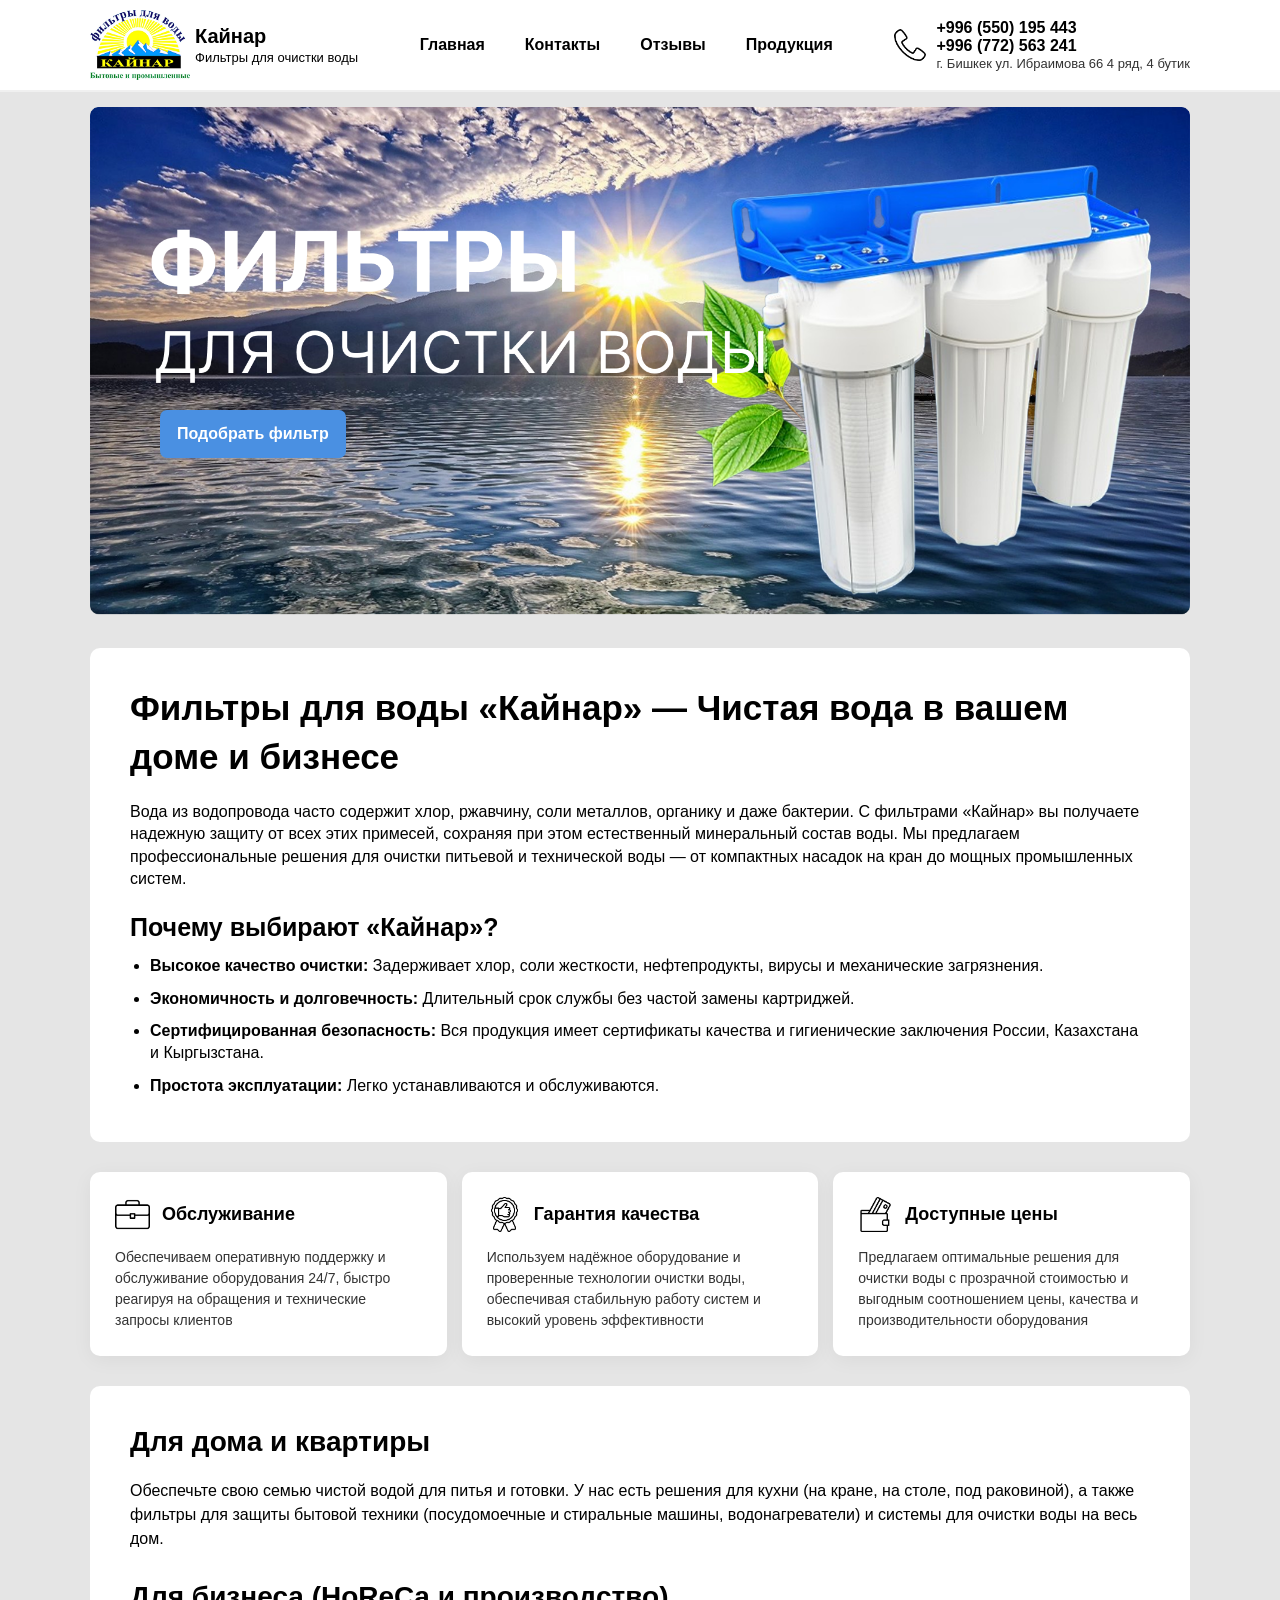
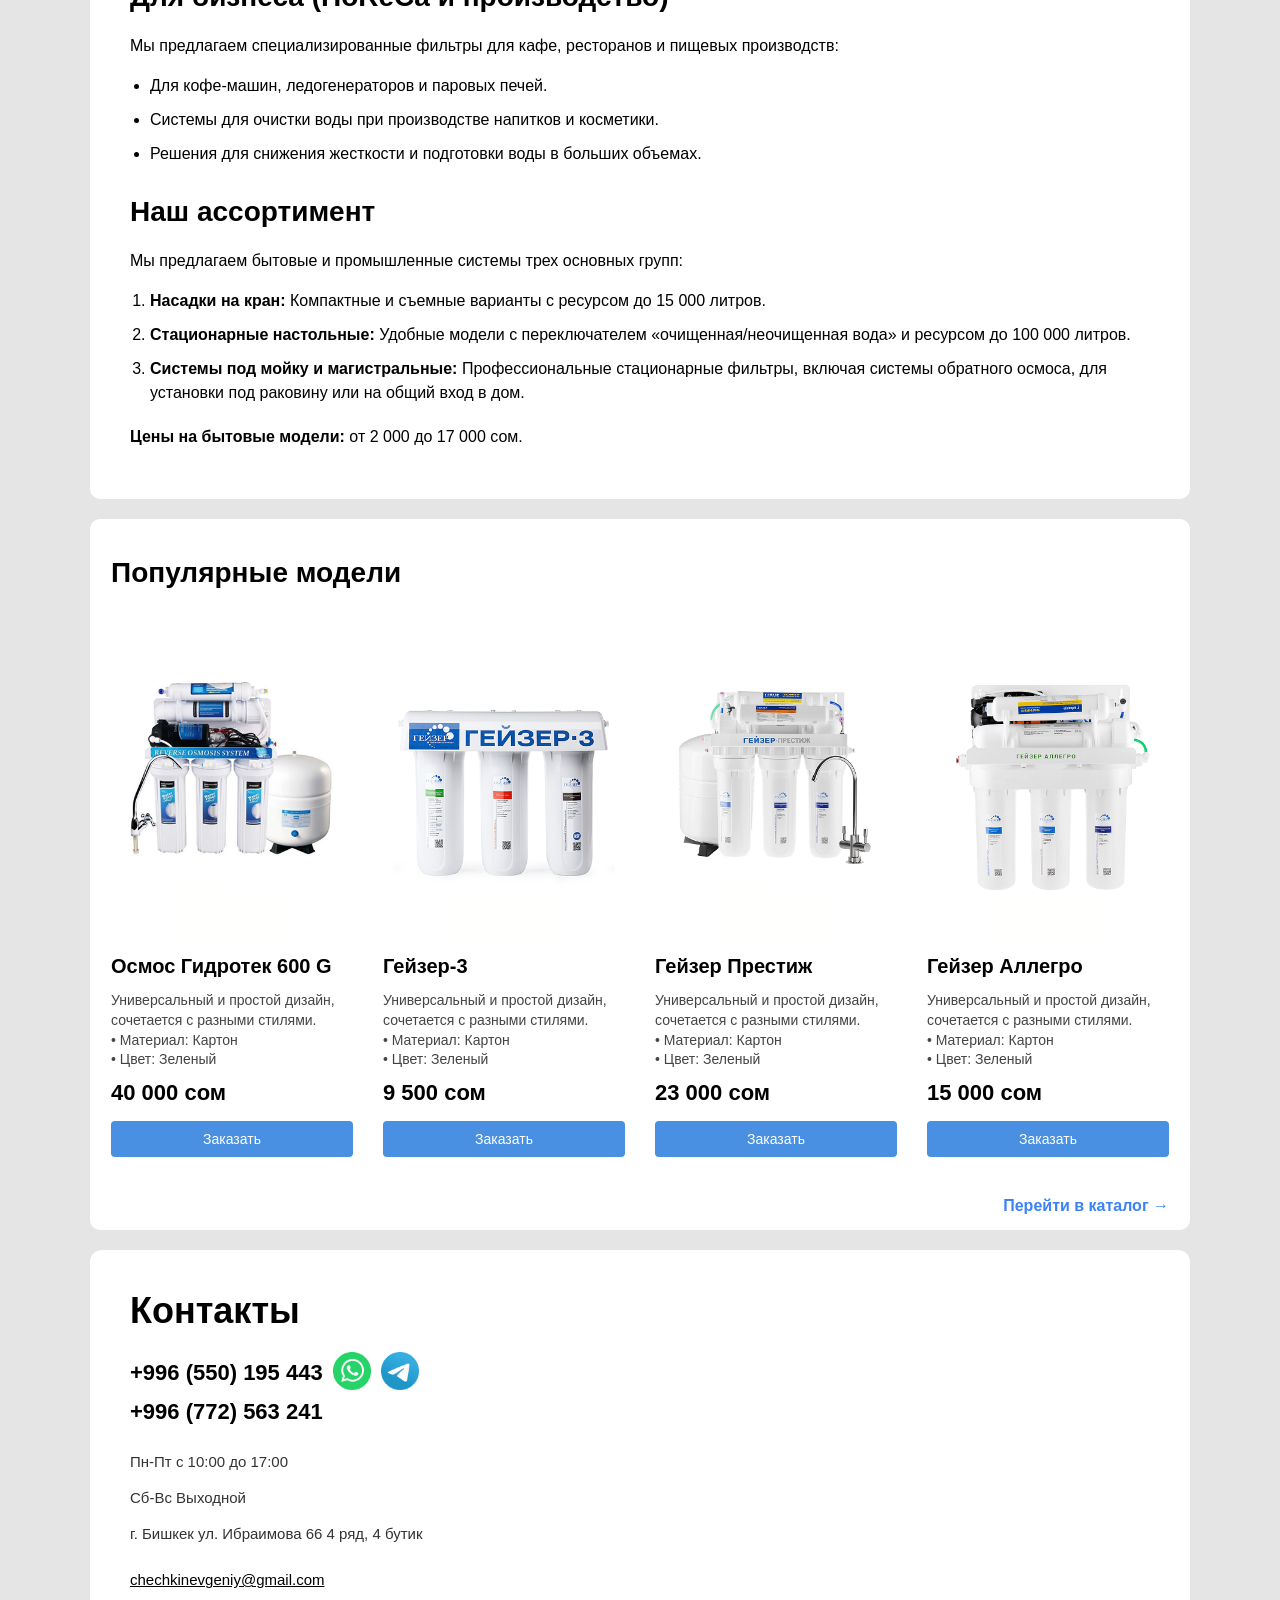
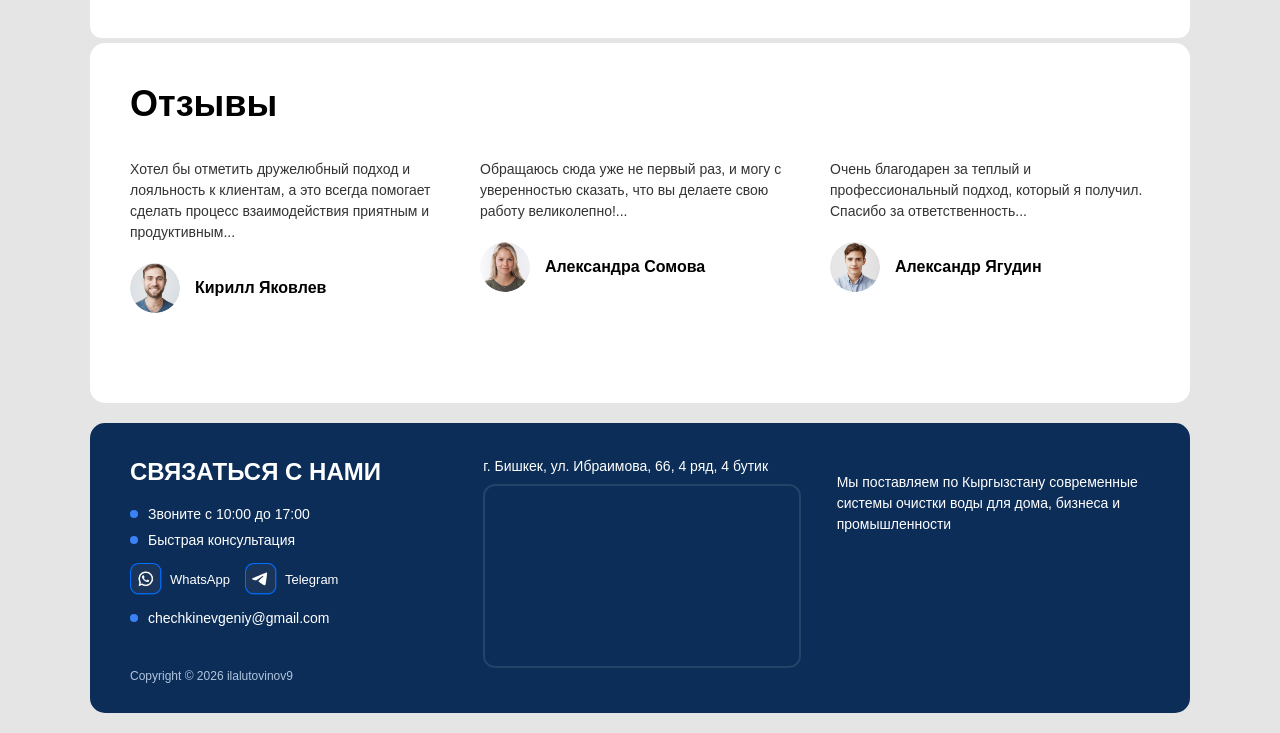
==== commit efbbd5fc: "Update index.html" ====
--- a/index.html
+++ b/index.html
@@ -2,7 +2,8 @@
 <html lang="ru">
 <head>
     <meta charset="UTF-8">
-    <title>Кайнар - Фильтры</title>
+    <title>Фильтры - Кайнар</title>
+    <meta name="description" content="Купить фильтры для воды в Бишкеке по выгодным ценам. Большой выбор систем очистки и комплектующих. Доступная стоимость, звоните!">
     <link rel="stylesheet" href="style.css">
 </head>
 <body>
@@ -18,7 +19,7 @@
         </a>
 
         <nav class="main-nav">
-            <a href="index.html">Главная</a>
+            <a href="/">Главная</a>
             <a href="contacts.html">Контакты</a>
             <a href="reviews.html">Отзывы</a>
             <a href="catalog.html">Продукция</a>
@@ -179,7 +180,7 @@
         <h2 class="contacts-title">Контакты</h2>
         
         <div class="phone-line">
-            <span class="contacts-phones">+996 (505) 195 443</span>
+            <span class="contacts-phones">+996 (550) 195 443</span>
             
             <a href="https://wa.me/996772563241" target="_blank" rel="noopener noreferrer">
                 <img src="images/whatsapp.png" class="icon" alt="WhatsApp">
@@ -285,4 +286,4 @@
 </footer>
 
 </body>
-</html>+</html>
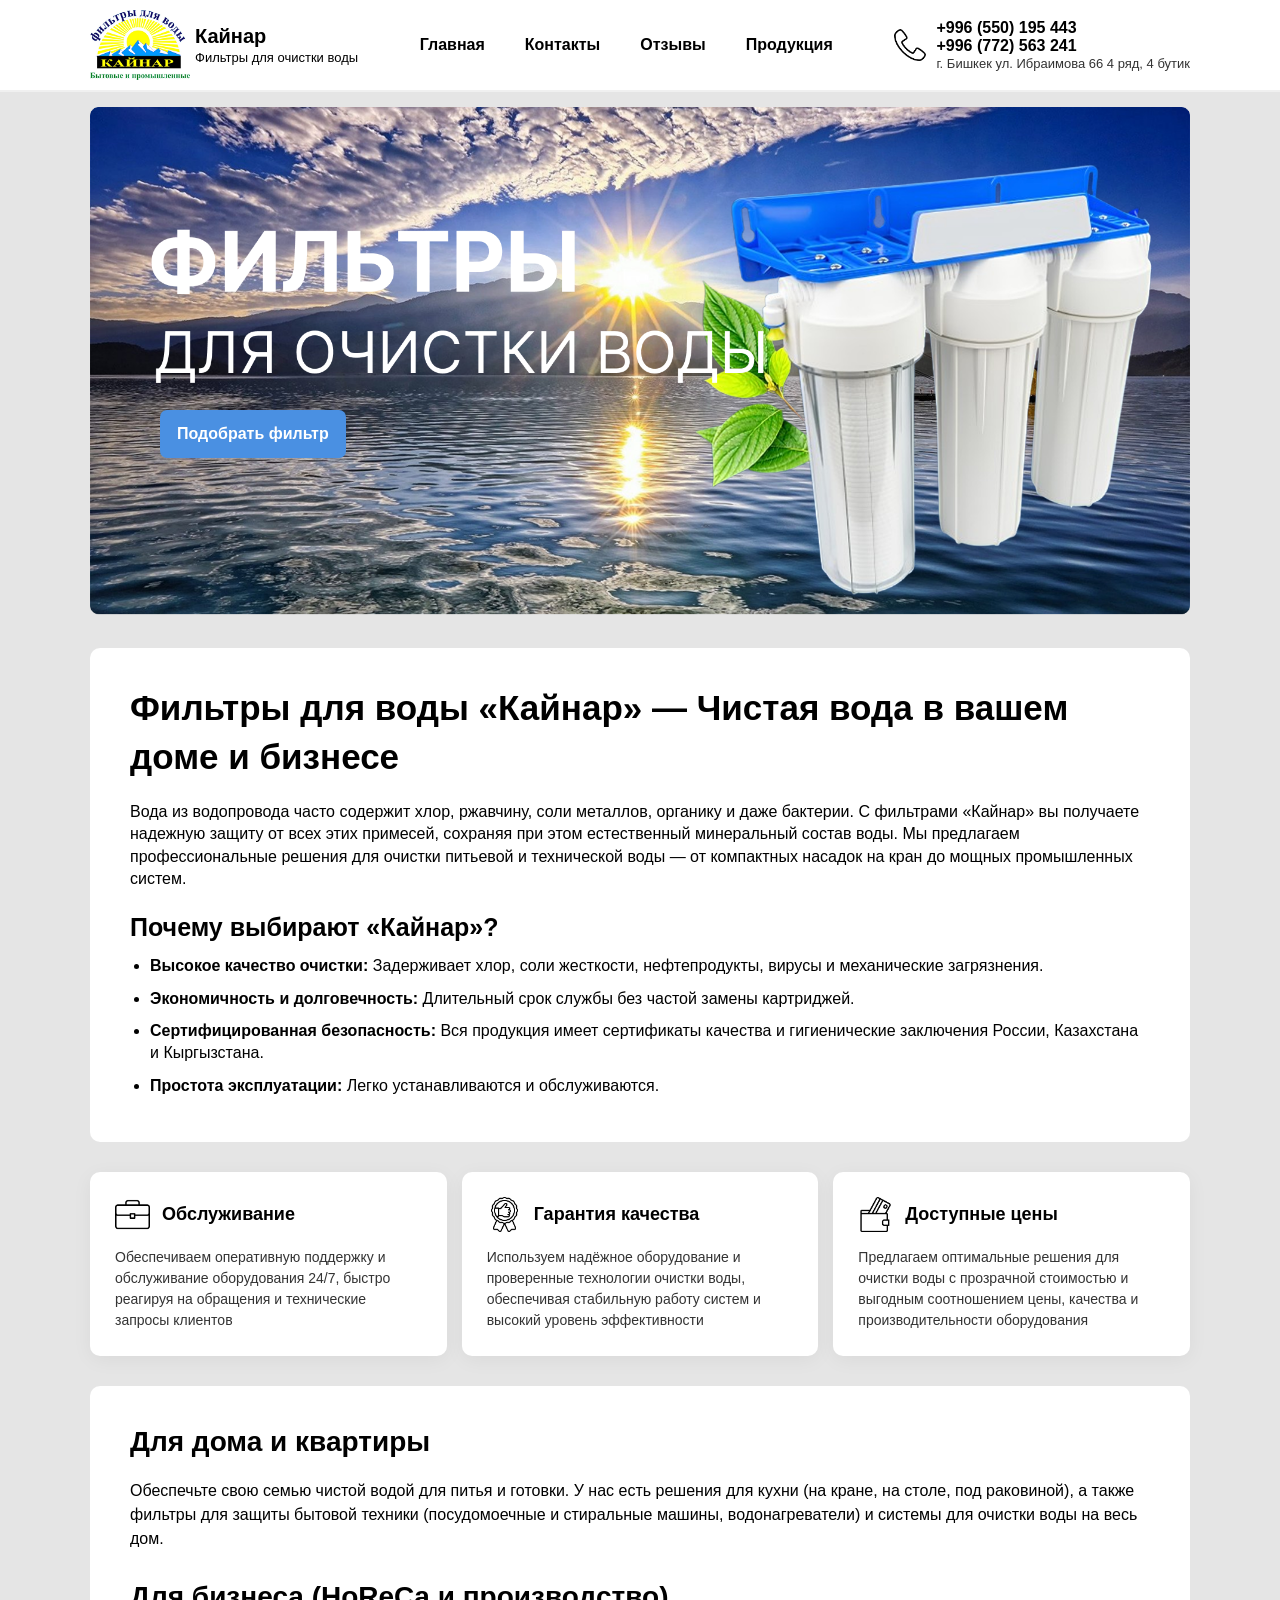
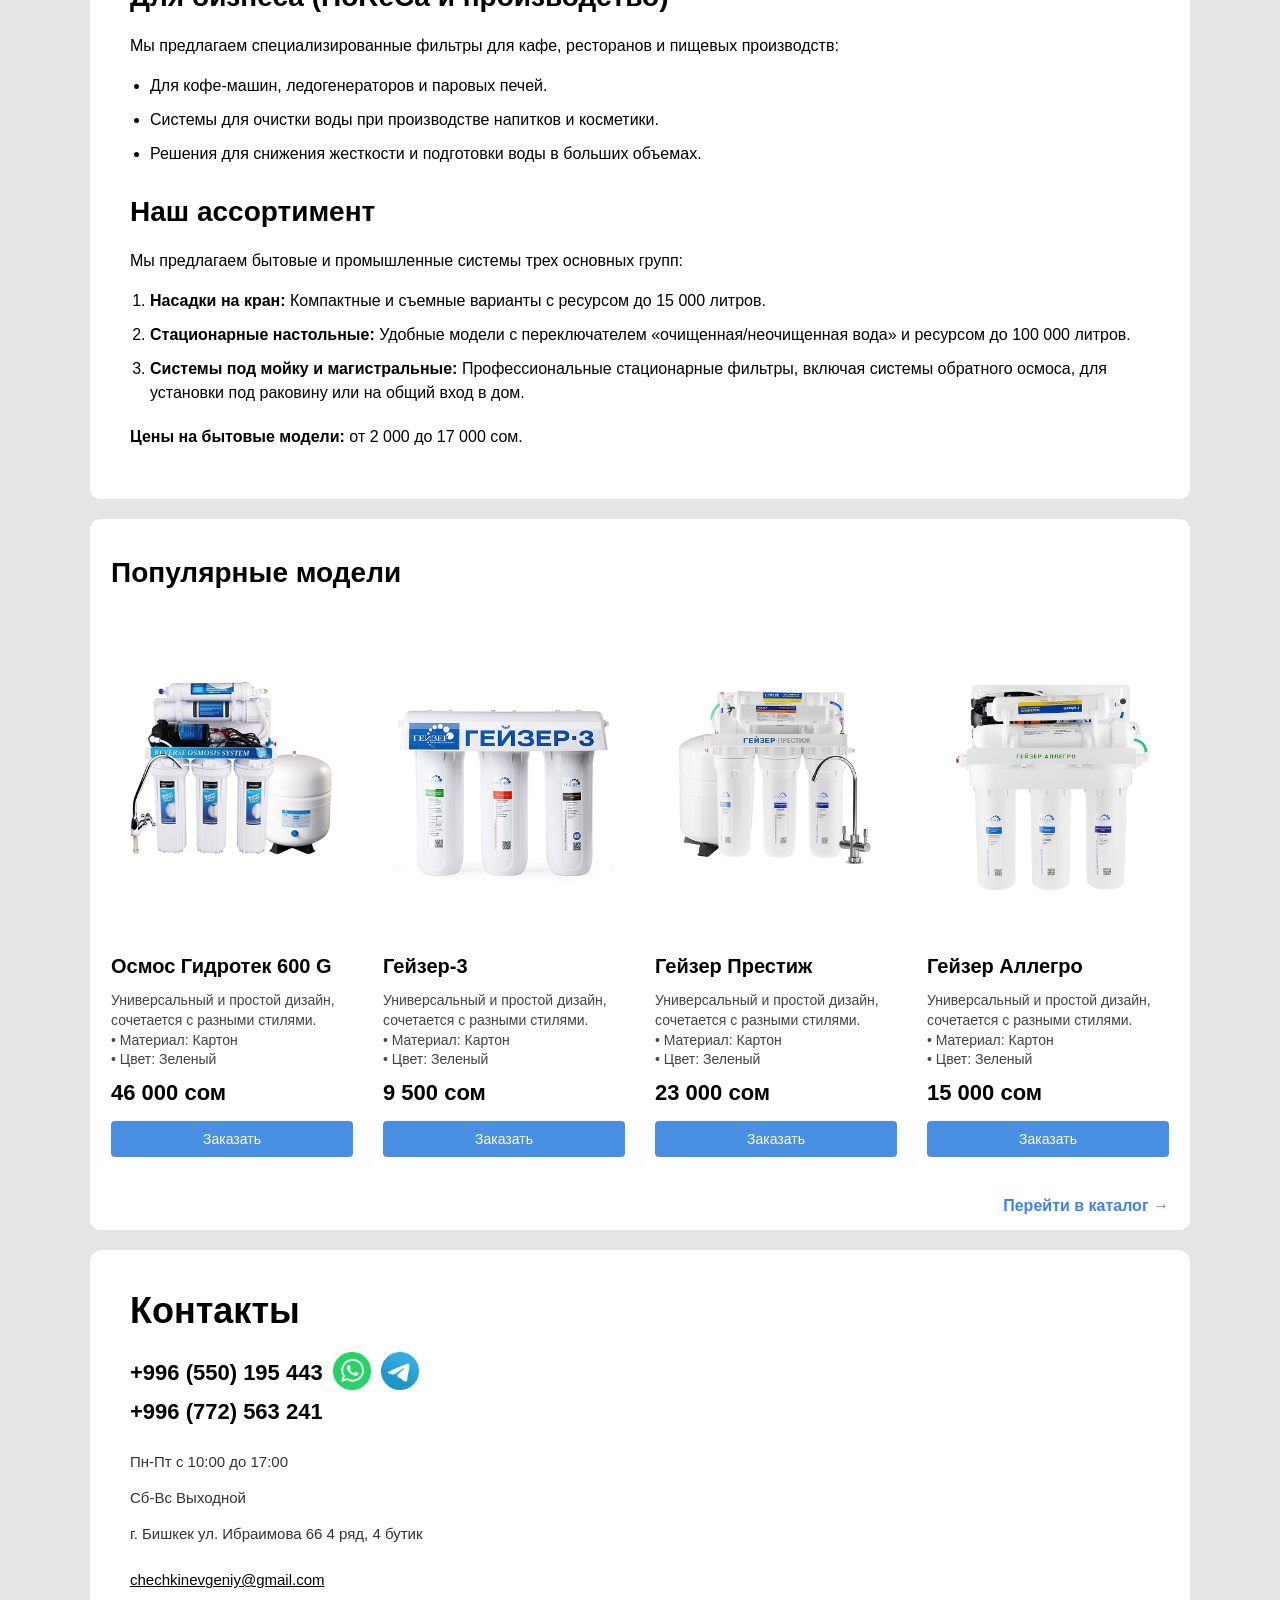
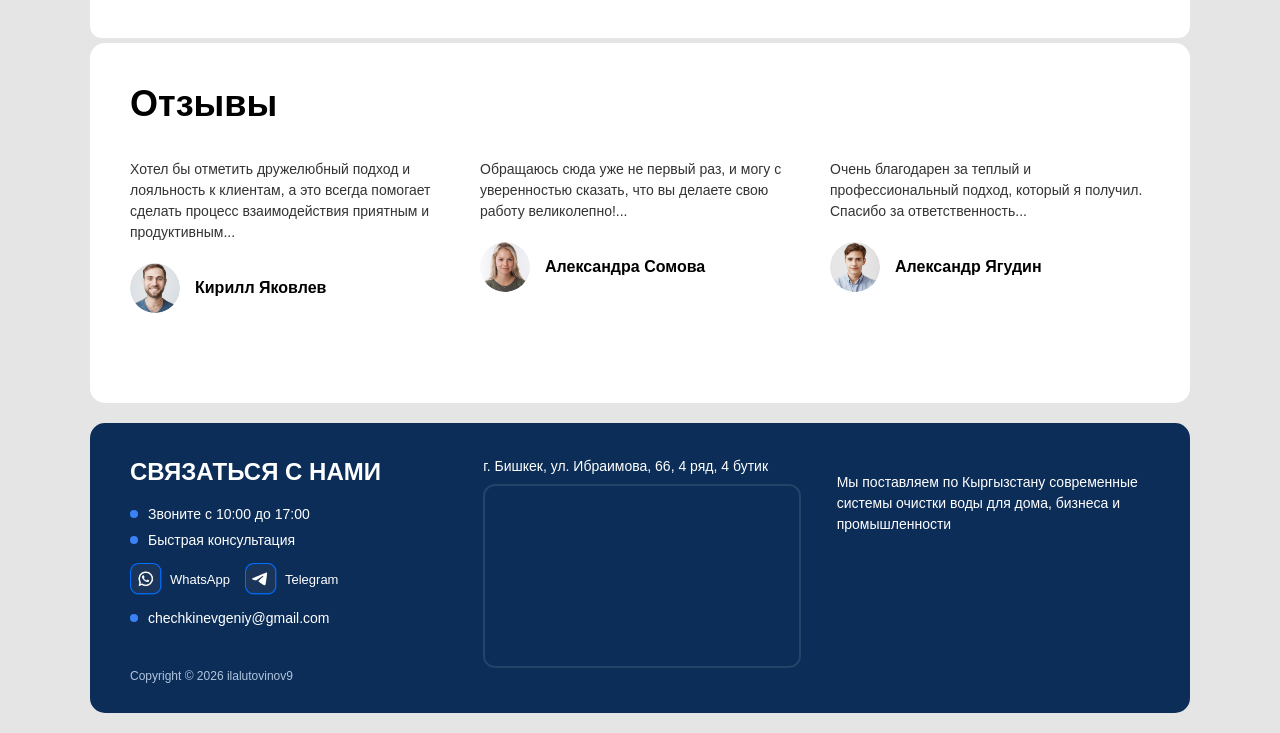
==== commit 0687eb87: "Update index.html" ====
--- a/index.html
+++ b/index.html
@@ -122,7 +122,7 @@
                 <img src="images/product5.png" alt="Товар" class="product-img">
                 <h3 class="product-name">Осмос Гидротек 600 G</h3>
                 <p class="product-info">Универсальный и простой дизайн, сочетается с разными стилями.<br>• Материал: Картон<br>• Цвет: Зеленый</p>
-                <div class="product-price">40 000 сом</div>
+                <div class="product-price">46 000 сом</div>
                 <!-- Ссылка вместо кнопки -->
                 <a href="https://wa.me/996772563241?text=Здравствуйте! Хочу заказать: Осмос Гидротек 600 G" 
                 class="buy-btn" 
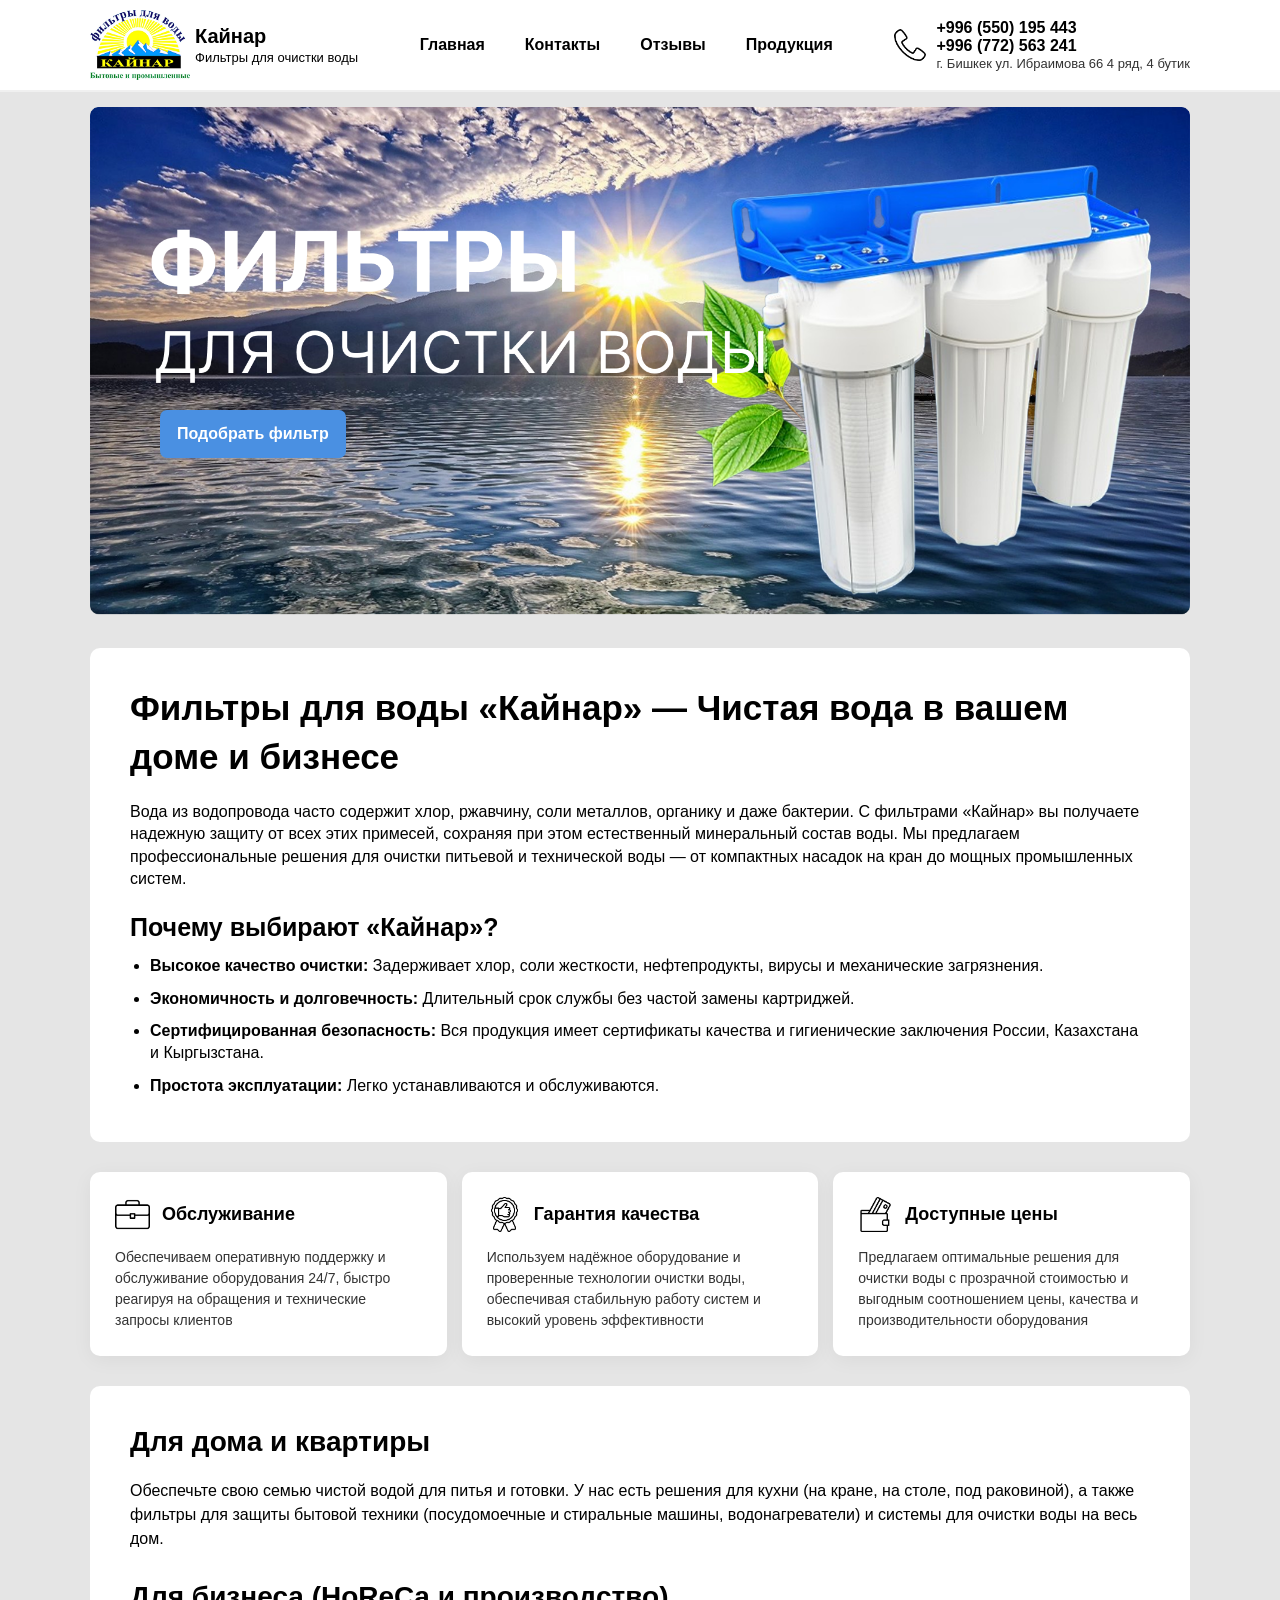
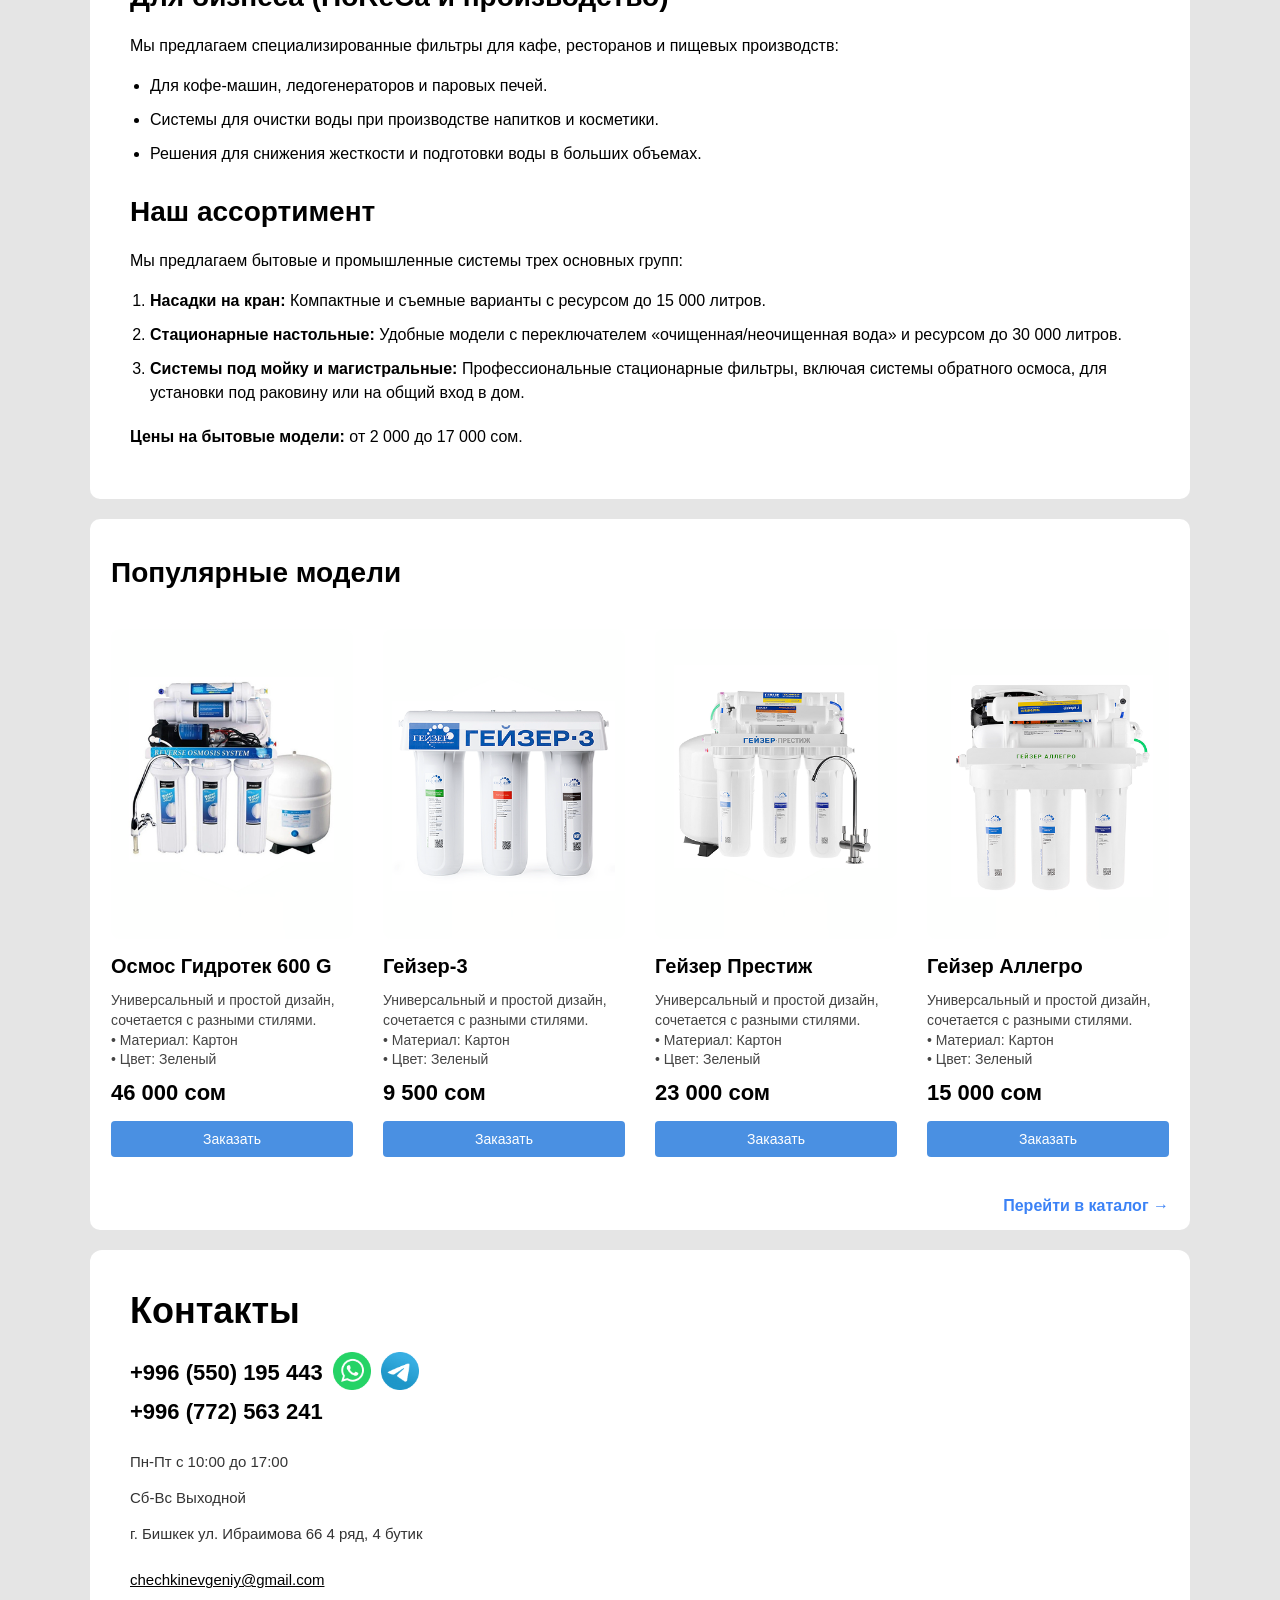
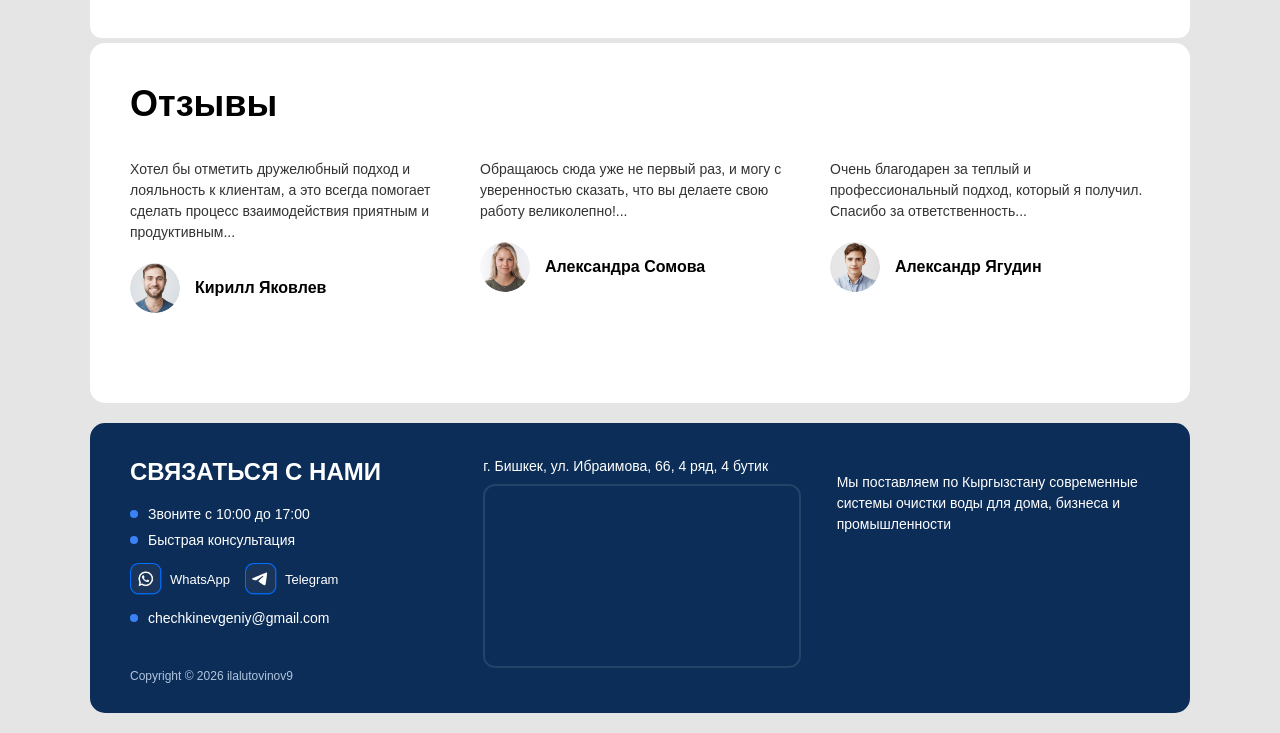
==== commit f668a01d: "Update index.html" ====
--- a/index.html
+++ b/index.html
@@ -104,7 +104,7 @@
     <p>Мы предлагаем бытовые и промышленные системы трех основных групп:</p>
     <ol>
         <li><strong>Насадки на кран:</strong> Компактные и съемные варианты с ресурсом до 15 000 литров.</li>
-        <li><strong>Стационарные настольные:</strong> Удобные модели с переключателем «очищенная/неочищенная вода» и ресурсом до 100 000 литров.</li>
+        <li><strong>Стационарные настольные:</strong> Удобные модели с переключателем «очищенная/неочищенная вода» и ресурсом до 30 000 литров.</li>
         <li><strong>Системы под мойку и магистральные:</strong> Профессиональные стационарные фильтры, включая системы обратного осмоса, для установки под раковину или на общий вход в дом.</li>
     </ol>
     
